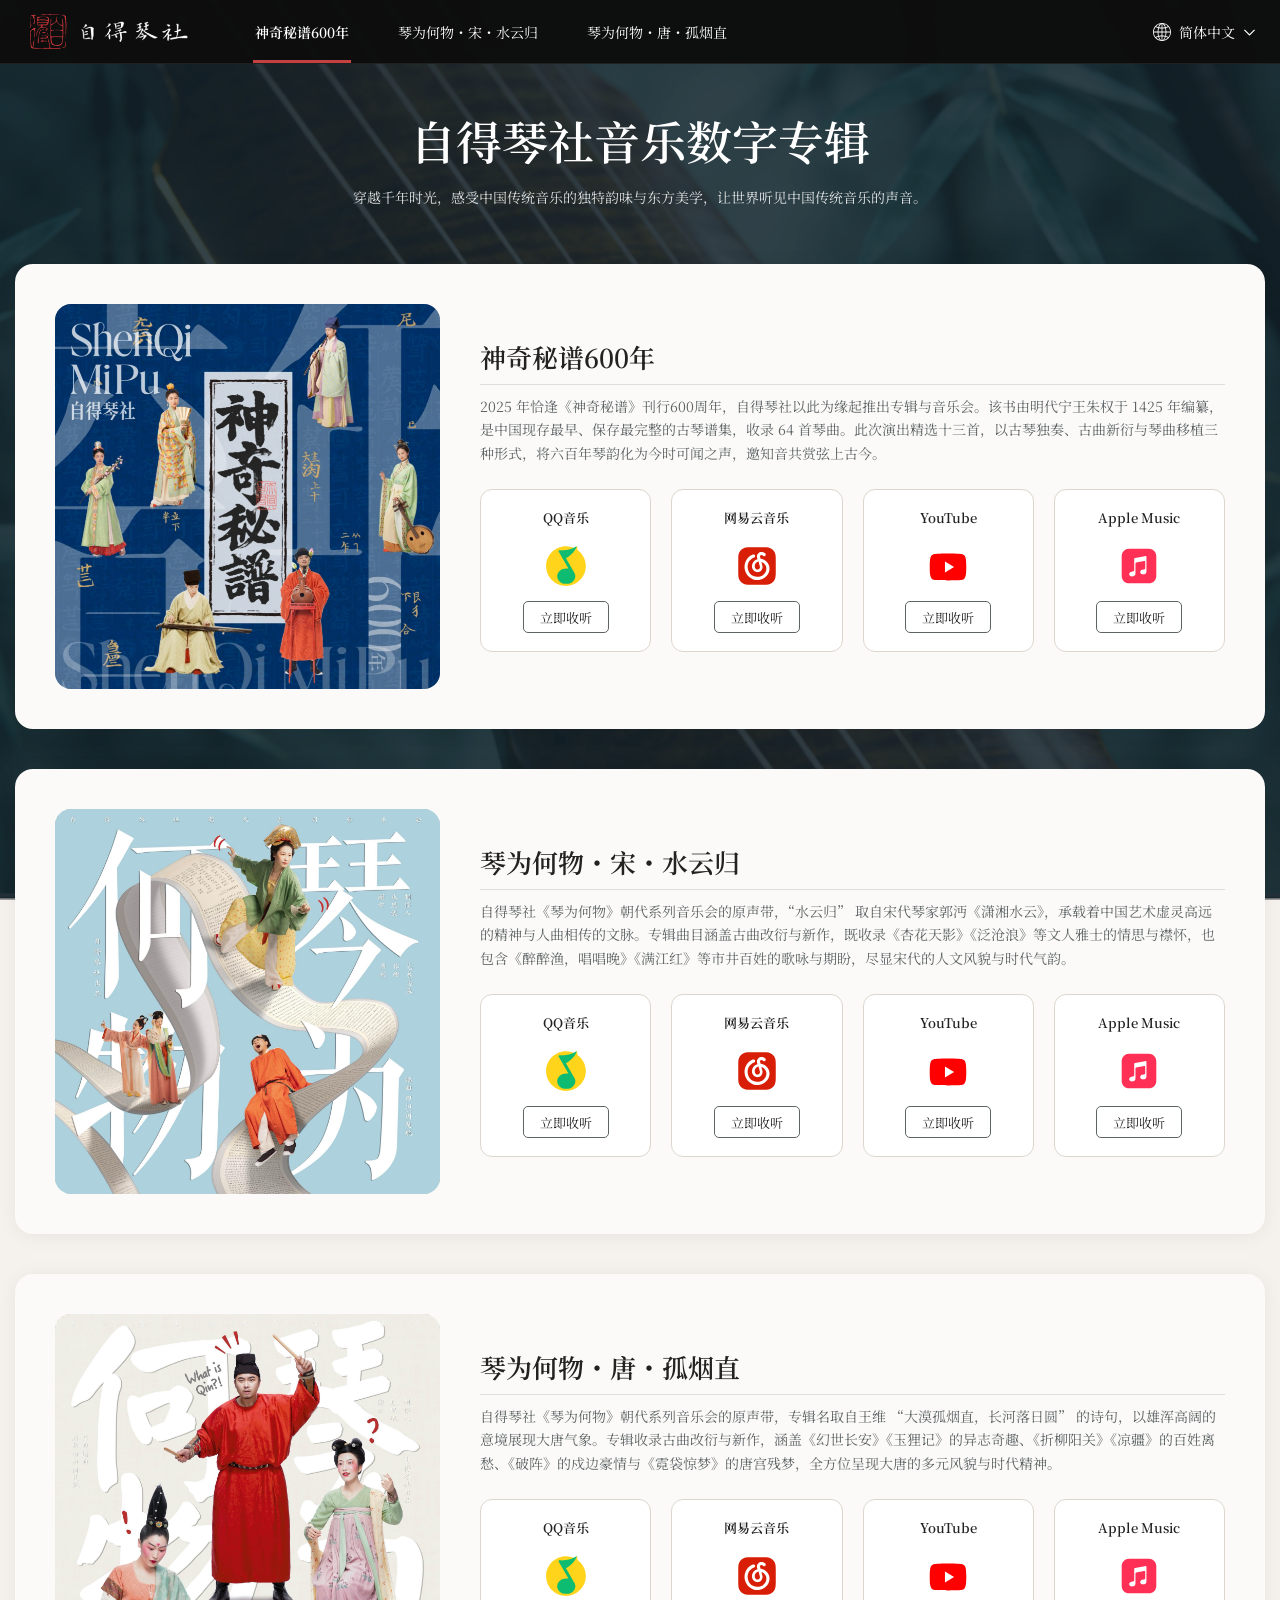
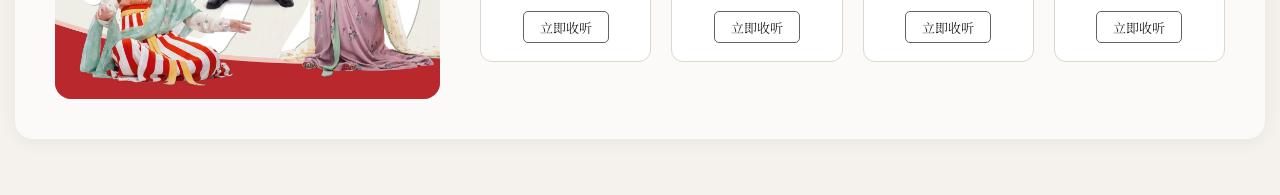
==== docs/index.html @ cc690661 "docs: tune album detail spacing and platform cards on mobile Made-with: Cursor" ====
<!DOCTYPE html>
<html lang="zh-CN">
<head>
  <meta charset="UTF-8" />
  <meta name="viewport" content="width=device-width, initial-scale=1.0" />
  <title>自得琴社音乐数字专辑</title>
  <link rel="preconnect" href="https://fonts.googleapis.com" />
  <link rel="preconnect" href="https://fonts.gstatic.com" crossorigin />
  <link href="https://fonts.googleapis.com/css2?family=Noto+Serif+SC:wght@400;600;700&display=swap" rel="stylesheet" />
  <style>
    @font-face {
      font-family: "SourceHanSerifCN-SemiBold";
      src:
        local("Source Han Serif CN SemiBold"),
        local("SourceHanSerifCN-SemiBold"),
        url("assets/fonts/SourceHanSerifCN-SemiBold.otf") format("opentype");
      font-weight: 600;
      font-style: normal;
      font-display: swap;
    }

    @font-face {
      font-family: "SourceHanSerifCN-Regular";
      src:
        local("Source Han Serif CN Regular"),
        local("SourceHanSerifCN-Regular"),
        url("assets/fonts/SourceHanSerifCN-Regular.otf") format("opentype");
      font-weight: 400;
      font-style: normal;
      font-display: swap;
    }

    :root {
      --page-bg: #f5f1ed;
      --panel-bg: #fbfaf8;
      --text: #222222;
      --muted: #5e6466;
      --primary: #c34141;
      --nav-bg: #171717;
      --card-width: 1250px;
      --nav-height: 68px;
    }

    * {
      box-sizing: border-box;
    }

    html {
      scroll-behavior: smooth;
    }

    body {
      margin: 0;
      background: var(--page-bg);
      color: var(--text);
      font-family: "Noto Serif SC", serif;
      position: relative;
      min-height: 100vh;
    }

    /* 最底层背景图铺满整个页面 */
    body::before {
      content: "";
      position: fixed;
      inset: 0;
      z-index: -2;
      background: url("assets/hero-bg.png") center top / cover no-repeat;
    }

    body::after {
      content: "";
      position: fixed;
      inset: 0;
      z-index: -1;
      background: rgba(15, 18, 22, 0.38);
    }

    .top-nav {
      position: fixed;
      top: 0;
      left: 0;
      right: 0;
      z-index: 100;
      height: var(--nav-height);
      display: flex;
      align-items: center;
      justify-content: space-between;
      padding: 6px 18px 6px 30px;
      background: rgba(23, 23, 23, 0.95);
      backdrop-filter: blur(8px);
      border-bottom: 1px solid rgba(255, 255, 255, 0.08);
    }

    .top-nav-main {
      width: 100%;
      display: flex;
      align-items: center;
      gap: 18px;
      min-width: 0;
    }

    .top-nav-actions {
      margin-left: auto;
      display: flex;
      align-items: center;
      gap: 10px;
    }

    .brand-logo {
      display: block;
      width: auto;
      height: 30px;
      object-fit: contain;
    }

    .menu {
      display: flex;
      align-items: center;
      gap: 20px;
      margin: 0;
      padding: 0;
      list-style: none;
    }

    .menu a {
      display: inline-flex;
      align-items: center;
      justify-content: center;
      padding: 10px 15px;
      border-radius: 8px;
      color: #ffffff;
      text-decoration: none;
      font-size: 16px;
      line-height: 1;
      transition: background-color 0.2s ease;
      white-space: nowrap;
    }

    .menu a.active {
      background: var(--primary);
    }

    .menu a:not(.active):hover,
    .menu a:not(.active):focus-visible {
      background: #383838;
      outline: none;
    }

    .menu a.active:focus-visible {
      outline: none;
    }

    .nav-lang {
      position: relative;
    }

    .nav-lang-toggle {
      height: 34px;
      display: inline-flex;
      align-items: center;
      gap: 6px;
      padding: 0 8px;
      border: none;
      border-radius: 8px;
      background: transparent;
      color: #ffffff;
      font-family: "SourceHanSerifCN-Regular", "Noto Serif SC", serif;
      font-size: 16px;
      line-height: 1;
      cursor: pointer;
      transition: background-color 0.2s ease;
    }

    .nav-lang-toggle:hover,
    .nav-lang-toggle:focus-visible {
      background: rgba(255, 255, 255, 0.1);
      outline: none;
    }

    .nav-lang-toggle:focus-visible {
      box-shadow: 0 0 0 2px rgba(255, 255, 255, 0.45);
    }

    .nav-lang-icon {
      width: 18px;
      height: 18px;
      object-fit: contain;
      display: block;
      pointer-events: none;
      margin-right: 2px;
    }

    .nav-lang-drop {
      width: 17px;
      height: 17px;
      object-fit: contain;
      display: block;
      pointer-events: none;
      transition: transform 0.2s ease;
    }

    .nav-lang-toggle[aria-expanded="true"] .nav-lang-drop {
      transform: rotate(180deg);
    }

    .lang-panel {
      right: 0;
      min-width: 150px;
    }

    .lang-panel .nav-mobile-list a {
      font-size: 14px;
      padding: 10px 16px;
    }

    .nav-mobile {
      display: none;
      position: relative;
    }

    .nav-mobile-toggle {
      display: flex;
      align-items: center;
      justify-content: center;
      width: 44px;
      height: 44px;
      margin: 0;
      padding: 0;
      border: none;
      border-radius: 8px;
      background: transparent;
      cursor: pointer;
      color: #ffffff;
      transition: background-color 0.2s ease;
    }

    .nav-mobile-toggle:hover,
    .nav-mobile-toggle:focus-visible {
      background: rgba(255, 255, 255, 0.1);
      outline: none;
    }

    .nav-mobile-toggle:focus-visible {
      box-shadow: 0 0 0 2px rgba(255, 255, 255, 0.45);
    }

    .nav-mobile-toggle img {
      display: block;
      width: 32px;
      height: 32px;
      pointer-events: none;
    }

    .nav-mobile-panel {
      position: absolute;
      top: calc(100% + 6px);
      right: 0;
      min-width: 220px;
      padding: 6px 0;
      margin: 0;
      background: rgba(28, 28, 28, 0.98);
      border: 1px solid rgba(255, 255, 255, 0.12);
      border-radius: 12px;
      box-shadow: 0 12px 40px rgba(0, 0, 0, 0.35);
      z-index: 120;
    }

    .nav-mobile-panel[hidden] {
      display: none !important;
    }

    .nav-mobile-list {
      list-style: none;
      margin: 0;
      padding: 0;
    }

    .nav-mobile-list a {
      display: block;
      padding: 12px 18px;
      color: #ffffff;
      text-decoration: none;
      font-size: 15px;
      line-height: 1.25;
      transition: background-color 0.2s ease;
    }

    .nav-mobile-list a:not(.active):hover,
    .nav-mobile-list a:not(.active):focus-visible {
      background: #383838;
      outline: none;
    }

    .nav-mobile-list a.active {
      background: var(--primary);
    }

    .nav-mobile-list a.active:focus-visible {
      outline: none;
    }

    .page {
      padding: calc(var(--nav-height) + 70px) 0 56px;
    }

    .hero {
      width: min(900px, calc(100vw - 40px));
      margin: 0 auto 54px;
      text-align: center;
      color: #ffffff;
    }

    .hero p {
      margin: 0;
    }

    .hero .cn {
      font-family: "SourceHanSerifCN-SemiBold", "Noto Serif SC", serif;
      font-size: 46px;
      line-height: 1.15;
      font-weight: 600;
      margin-bottom: 18px;
    }

    br.hero-title-en-br {
      display: none;
    }

    @media (max-width: 699px) {
      html[lang="en"] br.hero-title-en-br {
        display: block;
      }
    }

    .hero .desc {
      font-family: "SourceHanSerifCN-Regular", "Noto Serif SC", serif;
      font-size: 14px;
      line-height: 1.8;
      font-weight: 400;
      color: rgba(255, 255, 255, 0.85);
    }

    @media (min-width: 901px) {
      .hero .desc br {
        display: none;
      }

      .hero .desc {
        white-space: nowrap;
      }

      html[lang="en"] .hero .desc {
        white-space: normal;
        margin: 0 auto;
        text-align: center;
      }
    }

    .album-list {
      display: flex;
      flex-direction: column;
      gap: 40px;
      align-items: flex-start;
      padding-left: max(0px, calc((100vw - var(--card-width)) / 2));
      padding-right: max(0px, calc((100vw - var(--card-width)) / 2));
    }

    .album-card {
      width: var(--card-width);
      max-width: none;
      flex-shrink: 0;
      background: var(--panel-bg);
      border-radius: 18px;
      padding: 40px;
      display: flex;
      align-items: center;
      gap: 40px;
      box-shadow: 0 2px 20px rgba(0, 0, 0, 0.06);
      scroll-margin-top: calc(var(--nav-height) + 20px);
    }

    .cover-wrap {
      flex: 0 0 385px;
      width: 385px;
      aspect-ratio: 1 / 1;
      height: auto;
      border-radius: 16px;
      overflow: hidden;
      background: #ffffff;
      position: relative;
    }

    .cover-bg,
    .cover-main {
      position: absolute;
      inset: 0;
      width: 100%;
      height: 100%;
      object-fit: cover;
      object-position: center;
    }

    .detail {
      flex: 1;
      min-width: 0;
    }

    .title-group {
      padding-bottom: 10px;
      border-bottom: 1px solid #dedede;
      margin-bottom: 10px;
    }

    .title-cn {
      margin: 0;
      font-family: "SourceHanSerifCN-SemiBold", "Noto Serif SC", serif;
      font-size: 26px;
      line-height: 1.25;
      font-weight: 600;
      color: var(--text);
    }

    .intro {
      margin: 0 0 23px;
      font-family: "SourceHanSerifCN-Regular", "Noto Serif SC", serif;
      color: var(--muted);
      font-size: 14px;
      line-height: 1.7;
      font-weight: 400;
    }

    .platforms {
      display: grid;
      grid-template-columns: repeat(4, minmax(0, 1fr));
      gap: 20px;
    }

    a.platform {
      text-decoration: none;
      color: inherit;
      -webkit-tap-highlight-color: transparent;
    }

    a.platform:focus-visible {
      outline: 2px solid var(--primary);
      outline-offset: 2px;
    }

    .platform {
      background: #ffffff;
      border: 1px solid #ddd6cc;
      border-radius: 12px;
      padding: 12px 10px 18px;
      text-align: center;
      display: flex;
      flex-direction: column;
      align-items: center;
      gap: 8px;
    }

    .platform-name {
      margin: 0;
      font-family: "SourceHanSerifCN-SemiBold", "Noto Serif SC", serif;
      font-size: 13px;
      line-height: 1.2;
      color: var(--text);
      font-weight: 600;
      min-height: 2.4em;
      display: flex;
      align-items: center;
      justify-content: center;
    }

    .platform img {
      width: 50px;
      height: 50px;
      object-fit: contain;
      display: block;
    }

    .listen-btn {
      margin-top: 2px;
      border: 1px solid #5e6466;
      background: #ffffff;
      border-radius: 5px;
      color: var(--text);
      font-family: "SourceHanSerifCN-Regular", "Noto Serif SC", serif;
      font-size: 13px;
      font-weight: 400;
      line-height: 1;
      height: 32px;
      padding: 0 16px;
      text-decoration: none;
      display: inline-flex;
      align-items: center;
      justify-content: center;
      box-sizing: border-box;
    }

    @media (min-width: 800px) {
      .platform:hover .listen-btn,
      .platform:focus-visible .listen-btn {
        background: transparent;
        border-color: #c34141;
        color: #c34141;
      }
    }

    @media (max-width: 1365px) {
      .page {
        padding-top: calc(var(--nav-height) + 50px);
      }

      .menu {
        gap: 10px;
      }

      .menu a {
        font-size: 14px;
        padding: 9px 12px;
      }

      .nav-lang-toggle {
        font-size: 14px;
      }
    }

    @media (max-width: 999px) {
      .album-list {
        align-items: center;
        padding-left: 0;
        padding-right: 0;
      }

      .album-card {
        width: min(920px, calc(100vw - 28px));
        padding: 25px;
        flex-direction: column;
        align-items: stretch;
        gap: 22px;
      }

      .cover-wrap {
        flex: 0 0 auto;
        width: min(100%, 385px);
        aspect-ratio: 1 / 1;
        height: auto;
        margin: 0 auto;
      }

      .platforms {
        grid-template-columns: repeat(2, minmax(0, 1fr));
      }
    }

    @media (max-width: 899px) {
      :root {
        --nav-height: 60px;
      }

      .page {
        padding-bottom: 15px;
      }

      .hero {
        width: min(900px, calc(100vw - 30px));
      }

      .album-list {
        padding-left: 15px;
        padding-right: 15px;
        align-items: stretch;
      }

      .album-card {
        width: 100%;
        max-width: 920px;
        padding: 16px;
      }

      .top-nav {
        padding-left: 20px;
      }

      .top-nav-main {
        flex: 1;
      }

      .menu--desktop {
        display: none;
      }

      .top-nav-actions {
        display: flex;
        align-items: center;
        gap: 8px;
        flex-shrink: 0;
      }

      .nav-lang {
        display: block;
        flex-shrink: 0;
      }

      .nav-lang-toggle {
        font-size: 14px;
        padding: 0 6px;
        height: 36px;
        font-family: "SourceHanSerifCN-Regular", "Noto Serif SC", serif;
        font-weight: 400;
      }

      .lang-panel .nav-mobile-list a {
        font-size: 14px;
      }

      .nav-mobile {
        display: block;
        flex-shrink: 0;
      }

      .nav-mobile-toggle {
        width: 36px;
        height: 36px;
      }

      .nav-mobile-toggle img {
        width: 20px;
        height: 20px;
      }

      .hero .cn {
        font-size: 36px;
      }

      .platforms {
        gap: 18px;
      }

      .platform {
        padding-left: 10px;
      }
    }

    @media (min-width: 900px) {
      :root {
        --nav-height: 64px;
      }

      .top-nav {
        height: 64px;
        padding: 0 14px 0 30px;
        align-items: stretch;
        background: rgba(14, 14, 14, 0.98);
        backdrop-filter: none;
      }

      .top-nav-main {
        align-items: center;
        align-self: stretch;
        gap: 0;
      }

      .top-nav-main > a:first-of-type {
        margin-right: 60px;
      }

      .brand-logo {
        width: auto;
        height: 36px;
      }

      .menu--desktop {
        gap: 45px;
        align-self: stretch;
        align-items: stretch;
      }

      .menu--desktop li {
        display: flex;
        align-items: stretch;
      }

      .menu--desktop a {
        position: relative;
        display: inline-flex;
        align-items: center;
        height: 100%;
        padding: 0 2px;
        border-radius: 0;
        font-size: 14px;
        font-family: "SourceHanSerifCN-Regular", "Noto Serif SC", serif;
        line-height: 1;
        background: transparent;
      }

      .nav-lang-toggle {
        font-size: 14px;
      }

      .lang-panel .nav-mobile-list a {
        font-size: 14px;
      }

      .menu--desktop a.active {
        background: transparent;
        font-family: "SourceHanSerifCN-SemiBold", "Noto Serif SC", serif;
        font-weight: 600;
      }

      .menu--desktop a.active::after {
        content: "";
        position: absolute;
        left: 0;
        right: 0;
        bottom: 0;
        height: 3px;
        background: #c34141;
      }

      .menu--desktop a:not(.active):hover,
      .menu--desktop a:not(.active):focus-visible {
        background: transparent;
        color: rgba(255, 255, 255, 0.88);
      }
    }

    @media (max-width: 799px) {
      .platforms {
        grid-template-columns: 1fr;
        gap: 12px;
      }

      .platform {
        display: grid;
        grid-template-columns: 56px minmax(0, 1fr) auto;
        align-items: center;
        gap: 8px;
        padding: 8px 12px 8px 10px;
        border-radius: 8px;
        text-align: left;
      }

      .platform img {
        grid-column: 1;
        grid-row: 1;
        width: 56px;
        height: 56px;
      }

      .platform-name {
        grid-column: 2;
        grid-row: 1;
        min-height: 0;
        min-width: 0;
        justify-content: flex-start;
        font-size: 14px;
        line-height: 1.2;
        letter-spacing: 0;
        white-space: nowrap;
        overflow: hidden;
        text-overflow: ellipsis;
      }

      .listen-btn {
        grid-column: 3;
        grid-row: 1;
        display: inline-flex;
        align-items: center;
        gap: 5px;
        margin-top: 0;
        height: auto;
        padding: 0;
        border: none;
        border-radius: 0;
        background: transparent;
        font-size: 14px;
        white-space: nowrap;
        color: var(--text);
      }

      .listen-btn::after {
        content: "";
        flex-shrink: 0;
        width: 20px;
        height: 20px;
        background: url("assets/images/enter.svg") center / contain no-repeat;
      }
    }

    @media (max-width: 768px) {
      .top-nav {
        padding: 6px 10px 6px 20px;
      }

      .menu {
        gap: 6px;
      }

      .menu a {
        font-size: 12px;
        padding: 8px 8px;
      }

      .hero {
        margin-bottom: 32px;
      }

      .hero .desc {
        line-height: 1.7;
      }

      .album-list {
        gap: 20px;
      }

      .album-card {
        max-width: none;
        border-radius: 14px;
        padding: 0;
        gap: 22px;
      }

      .album-card .detail {
        padding: 0 16px 26px;
      }

      .cover-wrap {
        flex: 0 0 auto;
        width: 100%;
        max-width: none;
        aspect-ratio: 1 / 1;
        height: auto;
        margin: 0;
        border-radius: 14px 14px 0 0;
      }
    }
  </style>
</head>
<body>
  <header class="top-nav">
    <div class="top-nav-main">
      <a href="#album-1" aria-label="回到第一张专辑">
        <img class="brand-logo" src="assets/images/brand-logo.png" alt="自得琴社" />
      </a>
      <ul class="menu menu--desktop">
        <li><a class="album-nav-link active" href="#album-1">神奇秘谱600年</a></li>
        <li><a class="album-nav-link" href="#album-2">琴为何物・宋・水云归</a></li>
        <li><a class="album-nav-link" href="#album-3">琴为何物・唐・孤烟直</a></li>
      </ul>
      <div class="top-nav-actions">
        <div class="nav-lang">
          <button
            type="button"
            class="nav-lang-toggle"
            id="nav-lang-toggle"
            aria-expanded="false"
            aria-controls="nav-lang-panel"
            aria-haspopup="true"
            aria-label="打开语言切换菜单"
          >
            <img class="nav-lang-icon" src="assets/images/language.svg" alt="" width="18" height="18" decoding="async" />
            <span>简体中文</span>
            <img class="nav-lang-drop" src="assets/images/drop.svg" alt="" width="17" height="17" decoding="async" />
          </button>
          <div id="nav-lang-panel" class="nav-mobile-panel lang-panel" role="menu" aria-labelledby="nav-lang-toggle" hidden>
            <ul class="nav-mobile-list" role="none">
              <li role="none"><a class="lang-option active" role="menuitem" href="index.html">简体中文</a></li>
              <li role="none"><a class="lang-option" role="menuitem" href="ja.html">日本語</a></li>
              <li role="none"><a class="lang-option" role="menuitem" href="en.html">English</a></li>
            </ul>
          </div>
        </div>
        <div class="nav-mobile">
          <button
            type="button"
            class="nav-mobile-toggle"
            id="nav-album-toggle"
            aria-expanded="false"
            aria-controls="nav-album-panel"
            aria-haspopup="true"
            aria-label="打开专辑导航菜单"
          >
            <img src="assets/images/nav_drop.svg" alt="" width="20" height="20" decoding="async" />
          </button>
          <div id="nav-album-panel" class="nav-mobile-panel" role="menu" aria-labelledby="nav-album-toggle" hidden>
            <ul class="nav-mobile-list" role="none">
              <li role="none"><a class="album-nav-link active" role="menuitem" href="#album-1">神奇秘谱600年</a></li>
              <li role="none"><a class="album-nav-link" role="menuitem" href="#album-2">琴为何物・宋・水云归</a></li>
              <li role="none"><a class="album-nav-link" role="menuitem" href="#album-3">琴为何物・唐・孤烟直</a></li>
            </ul>
          </div>
        </div>
      </div>
    </div>
  </header>

  <main class="page">
    <section class="hero">
      <p class="cn">自得琴社音乐数字专辑</p>
      <p class="desc">
        穿越千年时光，感受中国传统音乐的独特韵味与东方美学，<br />让世界听见中国传统音乐的声音。
      </p>
    </section>

    <section class="album-list">
      <article class="album-card" id="album-1">
        <div class="cover-wrap">
          <img class="cover-bg" src="assets/images/album-cover-bg.png" alt="" />
          <img class="cover-main" src="assets/images/album-01-cover.png" alt="神奇秘谱600年封面" />
        </div>
        <div class="detail">
          <div class="title-group">
            <h2 class="title-cn">神奇秘谱600年</h2>
          </div>
          <p class="intro">2025 年恰逢《神奇秘谱》刊行600周年，自得琴社以此为缘起推出专辑与音乐会。该书由明代宁王朱权于 1425 年编纂，是中国现存最早、保存最完整的古琴谱集，收录 64 首琴曲。此次演出精选十三首，以古琴独奏、古曲新衍与琴曲移植三种形式，将六百年琴韵化为今时可闻之声，邀知音共赏弦上古今。</p>
          <div class="platforms">
            <a class="platform" href="https://c6.y.qq.com/base/fcgi-bin/u?__=ejUxXyqPagsI" target="_blank" rel="noopener noreferrer" aria-label="QQ音乐 立即收听">
              <p class="platform-name">QQ音乐</p>
              <img src="assets/images/platform-qq.svg" alt="" />
              <span class="listen-btn">立即收听</span>
            </a>
            <a class="platform" href="https://163cn.tv/4i4itny" target="_blank" rel="noopener noreferrer" aria-label="网易云音乐 立即收听">
              <p class="platform-name">网易云音乐</p>
              <img src="assets/images/platform-netease.svg" alt="" />
              <span class="listen-btn">立即收听</span>
            </a>
            <a class="platform" href="https://youtube.com/playlist?list=OLAK5uy_kwBru6i3EJviwkRMgjuksBJ7_y2ahWBuE&amp;si=-CVBrTveTSDtWH9T" target="_blank" rel="noopener noreferrer" aria-label="YouTube 立即收听">
              <p class="platform-name">YouTube</p>
              <img src="assets/images/platform-youtube.svg" alt="" />
              <span class="listen-btn">立即收听</span>
            </a>
            <a class="platform" href="https://music.apple.com/cn/album/%E7%A5%9E%E5%A5%87%E7%A7%98%E8%B0%B1%E5%85%AD%E7%99%BE%E5%B9%B4/1865059061" target="_blank" rel="noopener noreferrer" aria-label="Apple Music 立即收听">
              <p class="platform-name">Apple Music</p>
              <img src="assets/images/platform-apple-music.svg" alt="" />
              <span class="listen-btn">立即收听</span>
            </a>
          </div>
        </div>
      </article>

      <article class="album-card" id="album-2">
        <div class="cover-wrap">
          <img class="cover-bg" src="assets/images/album-cover-bg.png" alt="" />
          <img class="cover-main" src="assets/images/album-02-cover.jpg" alt="琴为何物宋水云归封面" />
        </div>
        <div class="detail">
          <div class="title-group">
            <h2 class="title-cn">琴为何物・宋・水云归</h2>
          </div>
          <p class="intro">自得琴社《琴为何物》朝代系列音乐会的原声带，“水云归” 取自宋代琴家郭沔《潇湘水云》，承载着中国艺术虚灵高远的精神与人曲相传的文脉。专辑曲目涵盖古曲改衍与新作，既收录《杏花天影》《泛沧浪》等文人雅士的情思与襟怀，也包含《醉醉渔，唱唱晚》《满江红》等市井百姓的歌咏与期盼，尽显宋代的人文风貌与时代气韵。</p>
          <div class="platforms">
            <a class="platform" href="https://c6.y.qq.com/base/fcgi-bin/u?__=7DlbcsqPathA" target="_blank" rel="noopener noreferrer" aria-label="QQ音乐 立即收听">
              <p class="platform-name">QQ音乐</p>
              <img src="assets/images/platform-qq.svg" alt="" />
              <span class="listen-btn">立即收听</span>
            </a>
            <a class="platform" href="https://163cn.tv/4i4JSvr" target="_blank" rel="noopener noreferrer" aria-label="网易云音乐 立即收听">
              <p class="platform-name">网易云音乐</p>
              <img src="assets/images/platform-netease.svg" alt="" />
              <span class="listen-btn">立即收听</span>
            </a>
            <a class="platform" href="https://youtube.com/playlist?list=OLAK5uy_n1CXRH7Ic0SfXaOnxwBAoixtkOWteUW2Y&amp;si=vBDJ4BJjLrwQ8GWN" target="_blank" rel="noopener noreferrer" aria-label="YouTube 立即收听">
              <p class="platform-name">YouTube</p>
              <img src="assets/images/platform-youtube.svg" alt="" />
              <span class="listen-btn">立即收听</span>
            </a>
            <a class="platform" href="https://music.apple.com/cn/album/%E7%90%B4%E4%B8%BA%E4%BD%95%E7%89%A9-%E5%AE%8B-%E6%B0%B4%E4%BA%91%E5%BD%92/1840307439" target="_blank" rel="noopener noreferrer" aria-label="Apple Music 立即收听">
              <p class="platform-name">Apple Music</p>
              <img src="assets/images/platform-apple-music.svg" alt="" />
              <span class="listen-btn">立即收听</span>
            </a>
          </div>
        </div>
      </article>

      <article class="album-card" id="album-3">
        <div class="cover-wrap">
          <img class="cover-bg" src="assets/images/album-cover-bg.png" alt="" />
          <img class="cover-main" src="assets/images/album-03-cover.jpg" alt="琴为何物唐孤烟直封面" />
        </div>
        <div class="detail">
          <div class="title-group">
            <h2 class="title-cn">琴为何物・唐・孤烟直</h2>
          </div>
          <p class="intro">自得琴社《琴为何物》朝代系列音乐会的原声带，专辑名取自王维 “大漠孤烟直，长河落日圆” 的诗句，以雄浑高阔的意境展现大唐气象。专辑收录古曲改衍与新作，涵盖《幻世长安》《玉狸记》的异志奇趣、《折柳阳关》《凉疆》的百姓离愁、《破阵》的戍边豪情与《霓袋惊梦》的唐宫残梦，全方位呈现大唐的多元风貌与时代精神。</p>
          <div class="platforms">
            <a class="platform" href="https://c6.y.qq.com/base/fcgi-bin/u?__=WmhePbqPa84c" target="_blank" rel="noopener noreferrer" aria-label="QQ音乐 立即收听">
              <p class="platform-name">QQ音乐</p>
              <img src="assets/images/platform-qq.svg" alt="" />
              <span class="listen-btn">立即收听</span>
            </a>
            <a class="platform" href="https://163cn.tv/4i4mRo6" target="_blank" rel="noopener noreferrer" aria-label="网易云音乐 立即收听">
              <p class="platform-name">网易云音乐</p>
              <img src="assets/images/platform-netease.svg" alt="" />
              <span class="listen-btn">立即收听</span>
            </a>
            <a class="platform" href="https://youtube.com/playlist?list=OLAK5uy_mAEq2VIa7KabFgGhiydsh4LRjrmL_pF8Y&amp;si=iYmEvQ7e-iOc1R83" target="_blank" rel="noopener noreferrer" aria-label="YouTube 立即收听">
              <p class="platform-name">YouTube</p>
              <img src="assets/images/platform-youtube.svg" alt="" />
              <span class="listen-btn">立即收听</span>
            </a>
            <a class="platform" href="https://music.apple.com/cn/album/%E7%90%B4%E4%B8%BA%E4%BD%95%E7%89%A9-%E5%94%90-%E5%AD%A4%E7%83%9F%E7%9B%B4/1840307697" target="_blank" rel="noopener noreferrer" aria-label="Apple Music 立即收听">
              <p class="platform-name">Apple Music</p>
              <img src="assets/images/platform-apple-music.svg" alt="" />
              <span class="listen-btn">立即收听</span>
            </a>
          </div>
        </div>
      </article>
    </section>
  </main>

  <script>
    const I18N = {
      "zh-CN": {
        htmlLang: "zh-CN",
        pageTitle: "自得琴社音乐数字专辑",
        languageLabel: "简体中文",
        openLanguageMenu: "打开语言切换菜单",
        openAlbumMenu: "打开专辑导航菜单",
        backToFirstAlbum: "回到第一张专辑",
        heroTitle: "自得琴社音乐数字专辑",
        heroDesc: "穿越千年时光，感受中国传统音乐的独特韵味与东方美学，让世界听见中国传统音乐的声音。",
        navAlbums: ["神奇秘谱600年", "琴为何物・宋・水云归", "琴为何物・唐・孤烟直"],
        albumTitles: ["神奇秘谱600年", "琴为何物・宋・水云归", "琴为何物・唐・孤烟直"],
        albumIntros: [
          "2025 年恰逢《神奇秘谱》刊行600周年，自得琴社以此为缘起推出专辑与音乐会。该书由明代宁王朱权于 1425 年编纂，是中国现存最早、保存最完整的古琴谱集，收录 64 首琴曲。此次演出精选十三首，以古琴独奏、古曲新衍与琴曲移植三种形式，将六百年琴韵化为今时可闻之声，邀知音共赏弦上古今。",
          "自得琴社《琴为何物》朝代系列音乐会的原声带，“水云归” 取自宋代琴家郭沔《潇湘水云》，承载着中国艺术虚灵高远的精神与人曲相传的文脉。专辑曲目涵盖古曲改衍与新作，既收录《杏花天影》《泛沧浪》等文人雅士的情思与襟怀，也包含《醉醉渔，唱唱晚》《满江红》等市井百姓的歌咏与期盼，尽显宋代的人文风貌与时代气韵。",
          "自得琴社《琴为何物》朝代系列音乐会的原声带，专辑名取自王维 “大漠孤烟直，长河落日圆” 的诗句，以雄浑高阔的意境展现大唐气象。专辑收录古曲改衍与新作，涵盖《幻世长安》《玉狸记》的异志奇趣、《折柳阳关》《凉疆》的百姓离愁、《破阵》的戍边豪情与《霓袋惊梦》的唐宫残梦，全方位呈现大唐的多元风貌与时代精神。"
        ],
        coverAlts: ["神奇秘谱600年封面", "琴为何物宋水云归封面", "琴为何物唐孤烟直封面"],
        platformNames: {
          qq: "QQ音乐",
          netease: "网易云音乐",
          youtube: "YouTube",
          apple: "Apple Music"
        },
        listenNow: "立即收听"
      },
      ja: {
        htmlLang: "ja",
        pageTitle: "自得琴社 デジタル音楽アルバム",
        languageLabel: "日本語",
        openLanguageMenu: "言語切替メニューを開く",
        openAlbumMenu: "アルバムナビゲーションメニューを開く",
        backToFirstAlbum: "1枚目のアルバムへ戻る",
        heroTitle: "自得琴社 デジタル音楽アルバム",
        heroDesc: "千年の時を越え、中国伝統音楽ならではの響きと東洋美学を感じながら、中国伝統音楽の声を世界へ届けます。",
        navAlbums: ["神奇秘譜 600年", "琴とは何か・宋・水雲帰", "琴とは何か・唐・孤煙直"],
        albumTitles: ["神奇秘譜 600年", "琴とは何か・宋・水雲帰", "琴とは何か・唐・孤煙直"],
        albumIntros: [
          "2025年は『神奇秘譜』刊行600周年にあたり、自得琴社はこれを機にアルバムと演奏会を制作しました。同書は明代の寧王・朱権が1425年に編纂した、中国現存最古かつ保存状態が最も良い古琴譜集で、64曲を収録しています。本公演では13曲を厳選し、古琴独奏・古曲の新展開・琴曲の編曲移植という三つの形で、六百年の琴の響きを現代に響く音へと結び、知音の皆さまと弦上に息づく古今を味わいます。",
          "自得琴社『琴とは何か』王朝シリーズ公演のオリジナルサウンドトラック。「水雲帰」は宋代の琴家・郭沔による『瀟湘水雲』に由来し、中国芸術の幽玄で高遠な精神と、人と楽曲が受け継ぐ文脈を宿しています。収録曲は古曲の再創作と新作で構成され、『杏花天影』『泛滄浪』に映る文人雅士の情趣と気概に加え、『酔酔漁、唱唱晩』『満江紅』に見られる市井の人々の歌声と願いも収め、宋代の人文風景と時代の気韻を豊かに描きます。",
          "自得琴社『琴とは何か』王朝シリーズ公演のオリジナルサウンドトラック。アルバム名は王維の詩句「大漠孤煙直、長河落日円」に由来し、雄渾で広々とした境地によって大唐の気象を描き出します。古曲の再創作と新作を収録し、『幻世長安』『玉狸記』の異想の趣、『折柳陽関』『涼疆』に漂う民の離愁、『破陣』の辺塞の豪気、そして『霓袋驚夢』の唐宮の残夢まで、多面的に大唐の多元的風貌と時代精神を表現しています。"
        ],
        coverAlts: ["神奇秘譜 600年 カバー", "琴とは何か・宋・水雲帰 カバー", "琴とは何か・唐・孤煙直 カバー"],
        platformNames: {
          qq: "QQミュージック",
          netease: "網易雲音楽",
          youtube: "YouTube",
          apple: "Apple Music"
        },
        listenNow: "今すぐ聴く"
      },
      en: {
        htmlLang: "en",
        pageTitle: "Zide Guqin Studio Digital Albums",
        languageLabel: "English",
        openLanguageMenu: "Open language switcher",
        openAlbumMenu: "Open album navigation menu",
        backToFirstAlbum: "Back to the first album",
        heroTitle: "Zide Guqin Studio Digital Albums",
        heroTitleLine1: "Zide Guqin Studio ",
        heroTitleLine2: "Digital Albums",
        heroDesc: "Travel across a millennium to experience the distinctive resonance of Chinese traditional music and Eastern aesthetics, and let the world hear the voice of Chinese traditional music.",
        navAlbums: ["600 Years of Shenqi Mipu", "What Is the Qin? Song - Return of Water and Clouds", "What Is the Qin? Tang - Lone Smoke Rises Straight"],
        albumTitles: ["600 Years of Shenqi Mipu", "What Is the Qin? Song - Return of Water and Clouds", "What Is the Qin? Tang - Lone Smoke Rises Straight"],
        albumIntros: [
          "The year 2025 marks the 600th anniversary of Shenqi Mipu, and Zide Guqin Studio commemorates it with this album and concert program. Compiled in 1425 by Zhu Quan, Prince of Ning in the Ming dynasty, the book is the earliest extant and most complete surviving anthology of guqin notation in China, containing 64 pieces. This performance selects thirteen works, presented as guqin solo, contemporary reinterpretations of classics, and transcriptions of qin repertoire, transforming six centuries of qin heritage into sounds for today and inviting discerning listeners to appreciate the meeting of past and present on the strings.",
          "Original soundtrack of Zide Guqin Studio's What Is the Qin? dynasty concert series. The subtitle Return of Water and Clouds is drawn from Xiaoxiang Shuiyun by Guo Mian, a Song-dynasty qin master, and conveys the ethereal, elevated spirit of Chinese art and the literary lineage transmitted through people and music. The album includes both reimagined classics and new compositions: alongside the refined sentiment and bearing of literati works such as Apricot Blossom Sky Shadow and Drifting on Canglang Waters, it also embraces pieces like Drunken Fisherman, Evening Singing and Man Jiang Hong, voicing the songs and aspirations of ordinary people and vividly capturing the humanistic character and zeitgeist of the Song dynasty.",
          "Original soundtrack of Zide Guqin Studio's What Is the Qin? dynasty concert series. The album title is inspired by Wang Wei's famous line, In the vast desert, a lone plume of smoke rises straight; over the long river, the setting sun appears round, evoking the majestic breadth of the Tang era. The program combines reworked classics and new works, spanning the fantastical imagination of Illusory Chang'an and Tale of the Jade Fox, the people's parting sorrows in Breaking Willow at Yang Pass and Frontier Chill, the frontier valor of Formation Breaker, and the lingering palace dream of Dream Startled by the Brocade Pouch, offering a panoramic portrait of the Tang dynasty's diversity and spirit.",
        ],
        coverAlts: ["600 Years of Shenqi Mipu cover", "What Is the Qin? Song - Return of Water and Clouds cover", "What Is the Qin? Tang - Lone Smoke Rises Straight cover"],
        platformNames: {
          qq: "QQ Music",
          netease: "NetEase Music",
          youtube: "YouTube",
          apple: "Apple Music"
        },
        listenNow: "Listen Now"
      }
    };

    const albumNavLinks = document.querySelectorAll(".album-nav-link");
    const sections = [...document.querySelectorAll(".album-card[id]")];
    const navMobile = document.querySelector(".nav-mobile");
    const navToggle = document.querySelector(".nav-mobile-toggle");
    const navPanel = document.getElementById("nav-album-panel");
    const navLang = document.querySelector(".nav-lang");
    const navLangToggle = document.getElementById("nav-lang-toggle");
    const navLangPanel = document.getElementById("nav-lang-panel");
    const langOptions = document.querySelectorAll(".lang-option");
    const navLangLabel = navLangToggle ? navLangToggle.querySelector("span") : null;
    const topBrandLink = document.querySelector(".top-nav-main > a[href^='#album-1']");
    const heroTitle = document.querySelector(".hero .cn");
    const heroDesc = document.querySelector(".hero .desc");
    const albumTitles = document.querySelectorAll(".title-cn");
    const albumIntros = document.querySelectorAll(".intro");
    const coverImages = document.querySelectorAll(".cover-main");
    const platformCards = document.querySelectorAll("a.platform");
    const listenButtons = document.querySelectorAll(".listen-btn");
    const languageRouteMap = {
      "简体中文": "index.html",
      "日本語": "ja.html",
      "English": "en.html"
    };
    const platformKeyMap = ["qq", "netease", "youtube", "apple"];

    function escapeHtml(text) {
      return text
        .replace(/&/g, "&amp;")
        .replace(/</g, "&lt;")
        .replace(/>/g, "&gt;")
        .replace(/"/g, "&quot;");
    }

    function getCurrentLang() {
      const params = new URLSearchParams(window.location.search);
      const paramLang = (params.get("lang") || "").toLowerCase();
      if (paramLang === "ja" || paramLang === "jp" || paramLang === "ja-jp") return "ja";
      if (paramLang === "en" || paramLang === "en-us" || paramLang === "en-gb") return "en";
      if (paramLang === "zh" || paramLang === "zh-cn") return "zh-CN";
      const path = window.location.pathname.toLowerCase();
      if (path.endsWith("/ja.html") || path.endsWith("ja.html")) return "ja";
      if (path.endsWith("/en.html") || path.endsWith("en.html")) return "en";
      return "zh-CN";
    }

    function applyI18n(langKey) {
      const langData = I18N[langKey] || I18N["zh-CN"];
      document.documentElement.lang = langData.htmlLang;
      document.title = langData.pageTitle;

      if (navLangLabel) navLangLabel.textContent = langData.languageLabel;
      if (navLangToggle) navLangToggle.setAttribute("aria-label", langData.openLanguageMenu);
      if (navToggle) navToggle.setAttribute("aria-label", langData.openAlbumMenu);
      if (topBrandLink) topBrandLink.setAttribute("aria-label", langData.backToFirstAlbum);
      if (heroTitle) {
        if (langKey === "en" && langData.heroTitleLine1 && langData.heroTitleLine2) {
          heroTitle.innerHTML =
            `<span class="hero-en-line1">${escapeHtml(langData.heroTitleLine1)}</span>` +
            '<br class="hero-title-en-br" aria-hidden="true" />' +
            `<span class="hero-en-line2">${escapeHtml(langData.heroTitleLine2)}</span>`;
        } else {
          heroTitle.textContent = langData.heroTitle;
        }
      }
      if (heroDesc) heroDesc.textContent = langData.heroDesc;

      albumNavLinks.forEach((link, idx) => {
        const text = langData.navAlbums[idx % 3];
        if (text) link.textContent = text;
      });

      albumTitles.forEach((title, idx) => {
        if (langData.albumTitles[idx]) title.textContent = langData.albumTitles[idx];
      });

      albumIntros.forEach((intro, idx) => {
        if (langData.albumIntros[idx]) intro.textContent = langData.albumIntros[idx];
      });

      coverImages.forEach((image, idx) => {
        if (langData.coverAlts[idx]) image.alt = langData.coverAlts[idx];
      });

      listenButtons.forEach((button) => {
        button.textContent = langData.listenNow;
      });

      platformCards.forEach((card, idx) => {
        const key = platformKeyMap[idx % 4];
        const nameEl = card.querySelector(".platform-name");
        const displayName = langData.platformNames[key];
        if (nameEl && displayName) nameEl.textContent = displayName;
        if (displayName) card.setAttribute("aria-label", `${displayName} ${langData.listenNow}`);
      });

      langOptions.forEach((option) => {
        const label = option.textContent ? option.textContent.trim() : "";
        option.classList.toggle("active", label === langData.languageLabel);
      });
    }

    const currentLang = getCurrentLang();
    applyI18n(currentLang);

    function setMobileNavOpen(open) {
      if (!navPanel || !navToggle) return;
      navPanel.hidden = !open;
      navToggle.setAttribute("aria-expanded", open ? "true" : "false");
    }

    function setLangNavOpen(open) {
      if (!navLangPanel || !navLangToggle) return;
      navLangPanel.hidden = !open;
      navLangToggle.setAttribute("aria-expanded", open ? "true" : "false");
    }

    function setActiveLink(id) {
      albumNavLinks.forEach((link) => {
        link.classList.toggle("active", link.getAttribute("href") === `#${id}`);
      });
    }

    albumNavLinks.forEach((link) => {
      link.addEventListener("click", () => {
        const href = link.getAttribute("href");
        if (!href) return;
        const targetId = href.replace("#", "");
        setActiveLink(targetId);
        if (navPanel && !navPanel.hidden) setMobileNavOpen(false);
        if (navLangPanel && !navLangPanel.hidden) setLangNavOpen(false);
      });
    });

    langOptions.forEach((option) => {
      option.addEventListener("click", () => {
        langOptions.forEach((item) => item.classList.remove("active"));
        option.classList.add("active");
        const label = option.textContent ? option.textContent.trim() : "";
        const route = languageRouteMap[label];
        if (route) option.setAttribute("href", route);
        if (navLangLabel && label) navLangLabel.textContent = label;
        setLangNavOpen(false);
      });
    });

    if (navToggle && navPanel) {
      navToggle.addEventListener("click", (e) => {
        e.stopPropagation();
        const opening = navPanel.hidden;
        setMobileNavOpen(opening);
        if (opening && navLangPanel && !navLangPanel.hidden) setLangNavOpen(false);
      });

      document.addEventListener("click", (e) => {
        if (navMobile && !navMobile.contains(e.target)) setMobileNavOpen(false);
      });

      document.addEventListener("keydown", (e) => {
        if (e.key === "Escape" && !navPanel.hidden) setMobileNavOpen(false);
      });
    }

    if (navLangToggle && navLangPanel) {
      navLangToggle.addEventListener("click", (e) => {
        e.stopPropagation();
        const opening = navLangPanel.hidden;
        setLangNavOpen(opening);
        if (opening && navPanel && !navPanel.hidden) setMobileNavOpen(false);
      });

      document.addEventListener("click", (e) => {
        if (navLang && !navLang.contains(e.target)) setLangNavOpen(false);
      });

      document.addEventListener("keydown", (e) => {
        if (e.key === "Escape" && !navLangPanel.hidden) setLangNavOpen(false);
      });
    }

    const observer = new IntersectionObserver(
      (entries) => {
        entries.forEach((entry) => {
          if (entry.isIntersecting) {
            setActiveLink(entry.target.id);
          }
        });
      },
      { rootMargin: "-40% 0px -50% 0px", threshold: 0.1 }
    );

    sections.forEach((section) => observer.observe(section));
  </script>
</body>
</html>
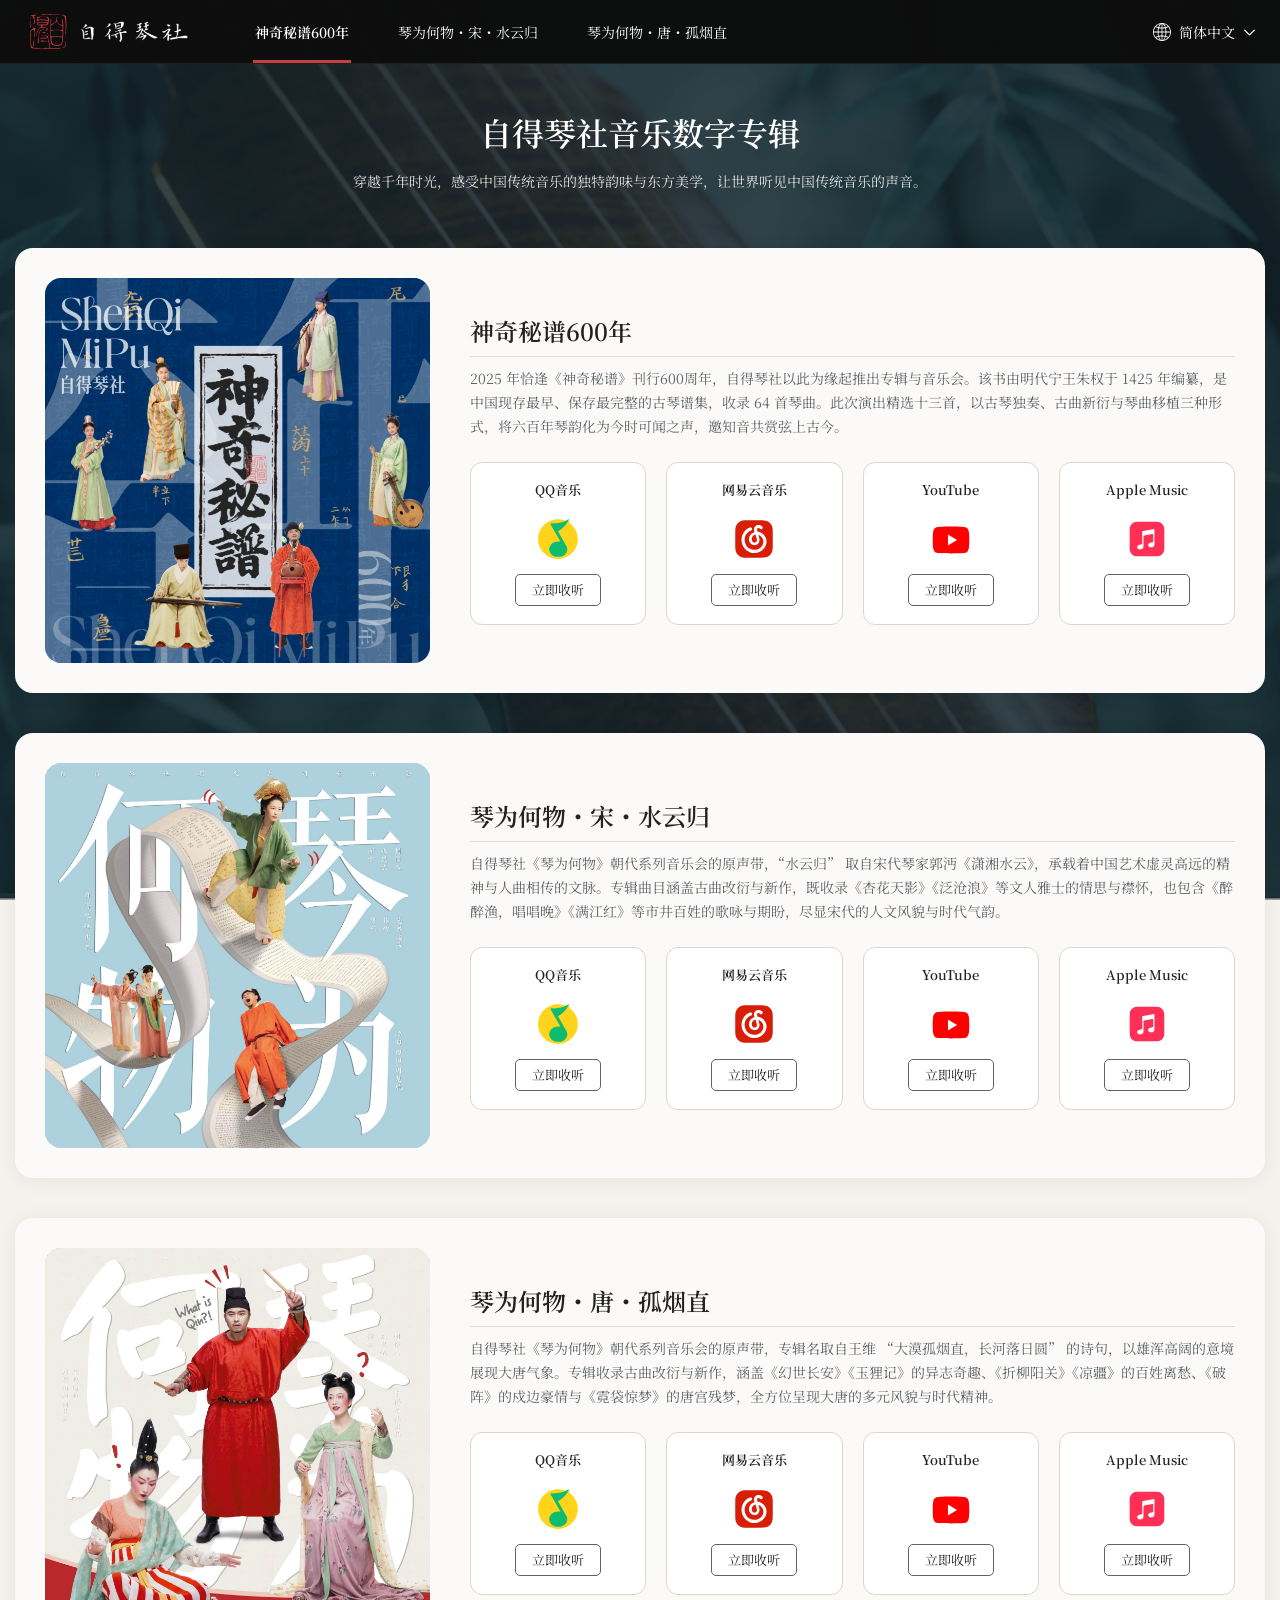
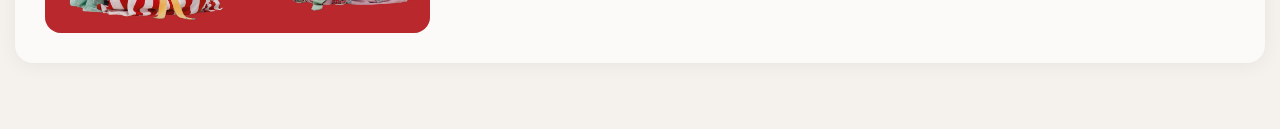
==== commit 9ff2a584: "docs: refine typography, album card spacing, and remove duplicate assets - Tune hero, album title, p" ====
--- a/docs/index.html
+++ b/docs/index.html
@@ -300,7 +300,7 @@
     }
 
     .page {
-      padding: calc(var(--nav-height) + 70px) 0 56px;
+      padding: calc(var(--nav-height) + 70px) 0 66px;
     }
 
     .hero {
@@ -316,7 +316,7 @@
 
     .hero .cn {
       font-family: "SourceHanSerifCN-SemiBold", "Noto Serif SC", serif;
-      font-size: 46px;
+      font-size: 32px;
       line-height: 1.15;
       font-weight: 600;
       margin-bottom: 18px;
@@ -371,7 +371,7 @@
       flex-shrink: 0;
       background: var(--panel-bg);
       border-radius: 18px;
-      padding: 40px;
+      padding: 30px;
       display: flex;
       align-items: center;
       gap: 40px;
@@ -414,7 +414,7 @@
     .title-cn {
       margin: 0;
       font-family: "SourceHanSerifCN-SemiBold", "Noto Serif SC", serif;
-      font-size: 26px;
+      font-size: 24px;
       line-height: 1.25;
       font-weight: 600;
       color: var(--text);
@@ -559,7 +559,7 @@
       }
 
       .page {
-        padding-bottom: 15px;
+        padding-bottom: 25px;
       }
 
       .hero {
@@ -627,10 +627,6 @@
       .nav-mobile-toggle img {
         width: 20px;
         height: 20px;
-      }
-
-      .hero .cn {
-        font-size: 36px;
       }
 
       .platforms {
@@ -822,7 +818,7 @@
       }
 
       .album-card .detail {
-        padding: 0 16px 26px;
+        padding: 0 16px 21px;
       }
 
       .cover-wrap {
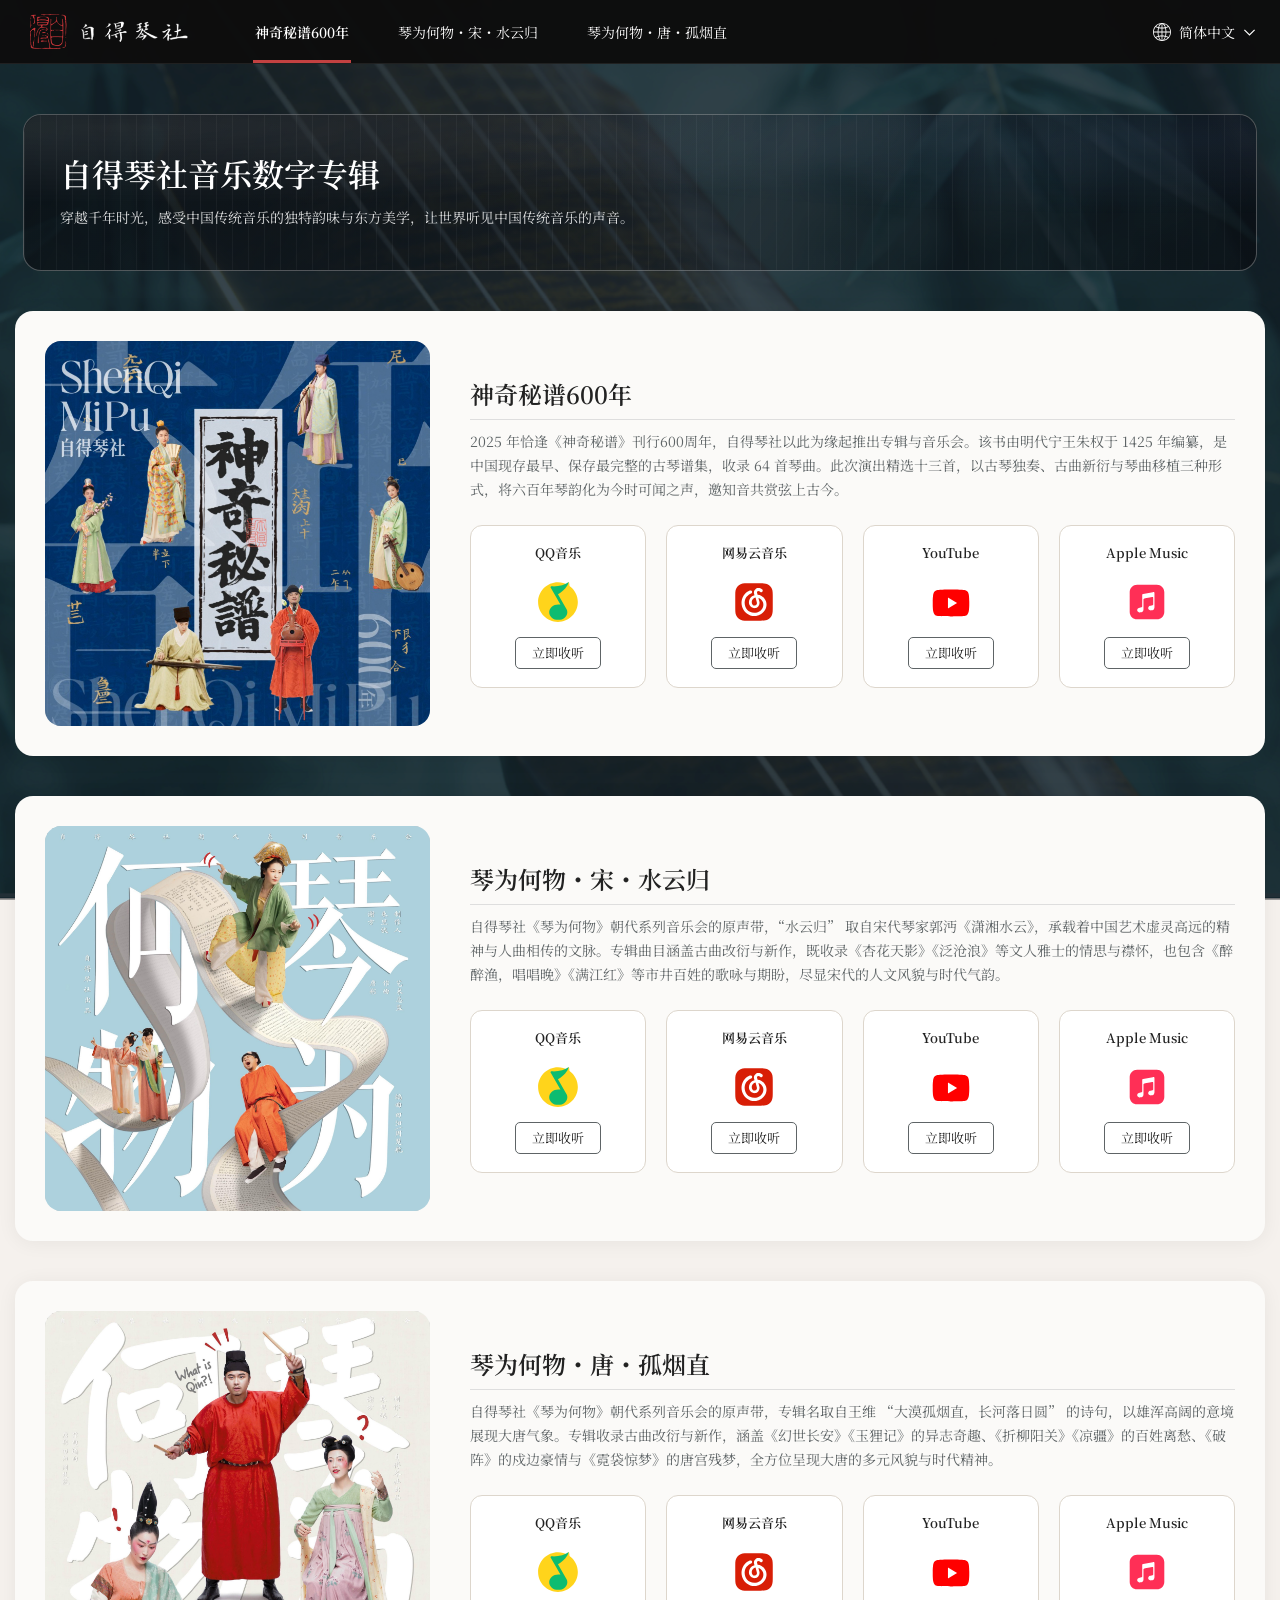
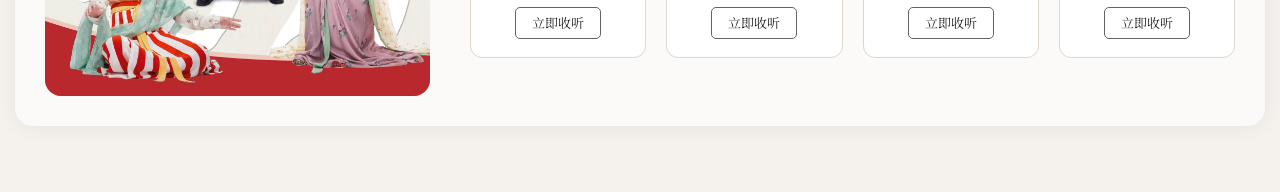
==== commit c8673894: "docs: hero panel, platforms layout, i18n hero subtitle (EN) Made-with: Cursor" ====
--- a/docs/index.html
+++ b/docs/index.html
@@ -300,14 +300,39 @@
     }
 
     .page {
-      padding: calc(var(--nav-height) + 70px) 0 66px;
+      padding: calc(var(--nav-height) + 50px) 0 66px;
     }
 
     .hero {
-      width: min(900px, calc(100vw - 40px));
-      margin: 0 auto 54px;
-      text-align: center;
+      position: relative;
+      width: min(1250px, calc(100vw - 46px));
+      margin: 0 auto 40px;
+      padding: 40px 36px;
+      text-align: left;
       color: #ffffff;
+      border: 1px solid rgba(255, 255, 255, 0.28);
+      border-radius: 18px;
+      background: linear-gradient(120deg, rgba(9, 12, 17, 0.74) 0%, rgba(9, 12, 17, 0.25) 55%, rgba(9, 12, 17, 0.7) 100%);
+      overflow: hidden;
+    }
+
+    .hero::before {
+      content: "";
+      position: absolute;
+      inset: 0;
+      z-index: 0;
+      pointer-events: none;
+      border-radius: inherit;
+      background:
+        radial-gradient(140% 90% at 8% 8%, rgba(255, 255, 255, 0.16) 0%, rgba(255, 255, 255, 0) 58%),
+        radial-gradient(90% 80% at 92% 16%, rgba(122, 164, 230, 0.14) 0%, rgba(122, 164, 230, 0) 62%),
+        repeating-linear-gradient(90deg, rgba(255, 255, 255, 0.07) 0 1px, rgba(255, 255, 255, 0) 1px 16px);
+      opacity: 0.6;
+    }
+
+    .hero > * {
+      position: relative;
+      z-index: 1;
     }
 
     .hero p {
@@ -319,7 +344,7 @@
       font-size: 32px;
       line-height: 1.15;
       font-weight: 600;
-      margin-bottom: 18px;
+      margin-bottom: 13px;
     }
 
     br.hero-title-en-br {
@@ -345,6 +370,10 @@
         display: none;
       }
 
+      html[lang="en"] .hero .desc br.hero-desc-en-br {
+        display: inline;
+      }
+
       .hero .desc {
         white-space: nowrap;
       }
@@ -352,7 +381,7 @@
       html[lang="en"] .hero .desc {
         white-space: normal;
         margin: 0 auto;
-        text-align: center;
+        text-align: left;
       }
     }
 
@@ -526,6 +555,10 @@
     }
 
     @media (max-width: 999px) {
+      .hero {
+        width: min(980px, calc(100vw - 28px));
+      }
+
       .album-list {
         align-items: center;
         padding-left: 0;
@@ -559,11 +592,17 @@
       }
 
       .page {
+        padding-top: calc(var(--nav-height) + 35px);
         padding-bottom: 25px;
       }
 
       .hero {
-        width: min(900px, calc(100vw - 30px));
+        padding: 25px 36px;
+        margin-bottom: 25px;
+      }
+
+      html[lang="en"] .hero .desc br.hero-desc-en-br {
+        display: none;
       }
 
       .album-list {
@@ -796,10 +835,6 @@
       .menu a {
         font-size: 12px;
         padding: 8px 8px;
-      }
-
-      .hero {
-        margin-bottom: 32px;
       }
 
       .hero .desc {
@@ -1069,6 +1104,8 @@
         heroTitle: "Zide Guqin Studio Digital Albums",
         heroTitleLine1: "Zide Guqin Studio ",
         heroTitleLine2: "Digital Albums",
+        heroDescLine1: "Travel across a millennium to experience the distinctive resonance of Chinese traditional music and Eastern aesthetics, ",
+        heroDescLine2: "and let the world hear the voice of Chinese traditional music.",
         heroDesc: "Travel across a millennium to experience the distinctive resonance of Chinese traditional music and Eastern aesthetics, and let the world hear the voice of Chinese traditional music.",
         navAlbums: ["600 Years of Shenqi Mipu", "What Is the Qin? Song - Return of Water and Clouds", "What Is the Qin? Tang - Lone Smoke Rises Straight"],
         albumTitles: ["600 Years of Shenqi Mipu", "What Is the Qin? Song - Return of Water and Clouds", "What Is the Qin? Tang - Lone Smoke Rises Straight"],
@@ -1152,7 +1189,16 @@
           heroTitle.textContent = langData.heroTitle;
         }
       }
-      if (heroDesc) heroDesc.textContent = langData.heroDesc;
+      if (heroDesc) {
+        if (langKey === "en" && langData.heroDescLine1 && langData.heroDescLine2) {
+          heroDesc.innerHTML =
+            escapeHtml(langData.heroDescLine1) +
+            '<br class="hero-desc-en-br" aria-hidden="true" />' +
+            escapeHtml(langData.heroDescLine2);
+        } else {
+          heroDesc.textContent = langData.heroDesc;
+        }
+      }
 
       albumNavLinks.forEach((link, idx) => {
         const text = langData.navAlbums[idx % 3];
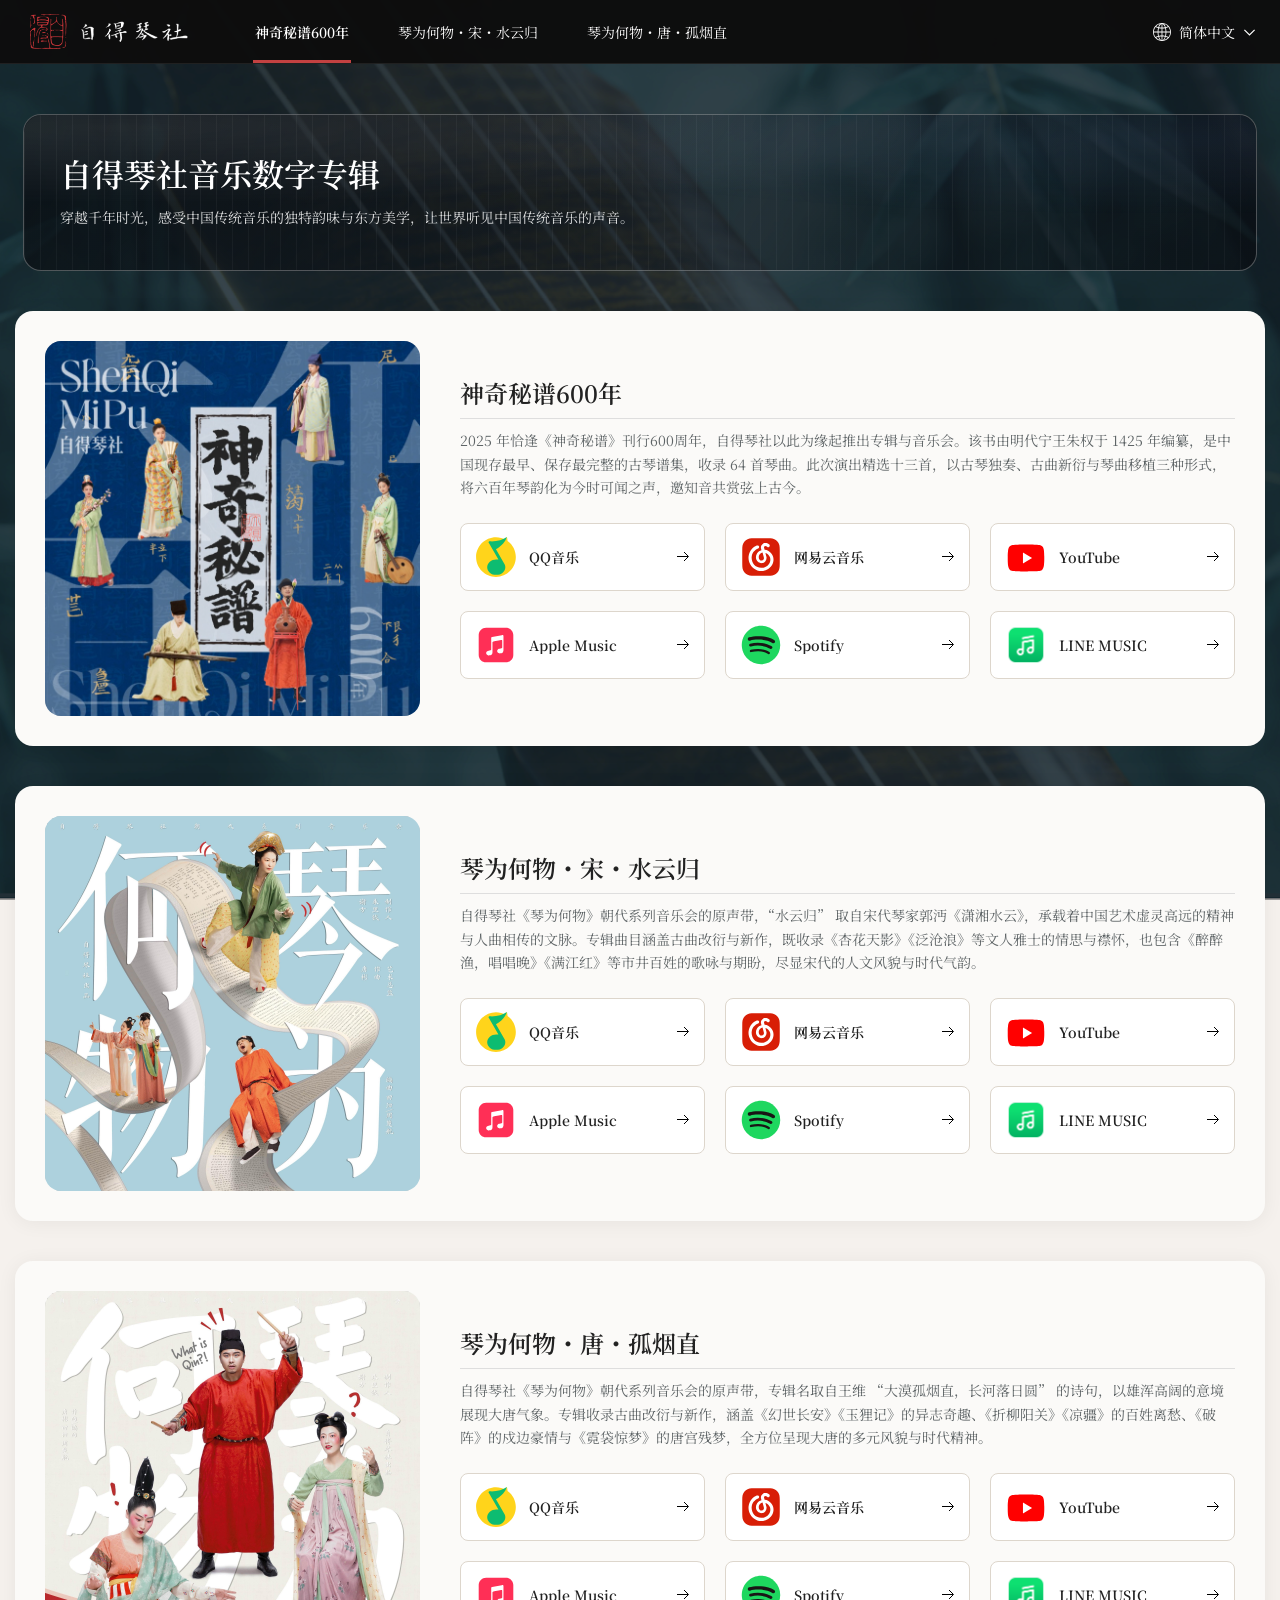
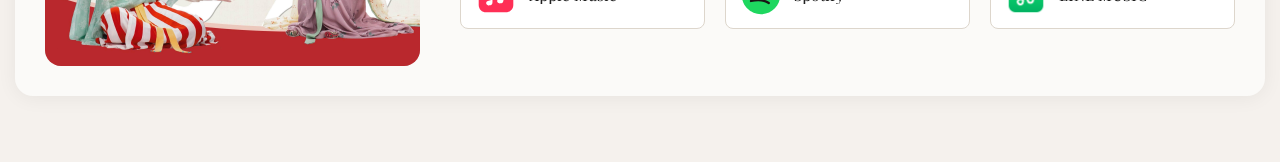
==== commit d5b57ae0: "docs: platform grid, Spotify/LINE links, cover size on wide screens Made-with: Cursor" ====
--- a/docs/index.html
+++ b/docs/index.html
@@ -39,6 +39,7 @@
       --nav-bg: #171717;
       --card-width: 1250px;
       --nav-height: 68px;
+      --album-cover-size: 385px;
     }
 
     * {
@@ -345,6 +346,7 @@
       line-height: 1.15;
       font-weight: 600;
       margin-bottom: 13px;
+      text-align: left;
     }
 
     br.hero-title-en-br {
@@ -363,6 +365,7 @@
       line-height: 1.8;
       font-weight: 400;
       color: rgba(255, 255, 255, 0.85);
+      text-align: left;
     }
 
     @media (min-width: 901px) {
@@ -380,7 +383,7 @@
 
       html[lang="en"] .hero .desc {
         white-space: normal;
-        margin: 0 auto;
+        margin: 0;
         text-align: left;
       }
     }
@@ -409,8 +412,8 @@
     }
 
     .cover-wrap {
-      flex: 0 0 385px;
-      width: 385px;
+      flex: 0 0 var(--album-cover-size);
+      width: var(--album-cover-size);
       aspect-ratio: 1 / 1;
       height: auto;
       border-radius: 16px;
@@ -460,7 +463,7 @@
 
     .platforms {
       display: grid;
-      grid-template-columns: repeat(4, minmax(0, 1fr));
+      grid-template-columns: repeat(3, minmax(0, 1fr));
       gap: 20px;
     }
 
@@ -478,11 +481,11 @@
     .platform {
       background: #ffffff;
       border: 1px solid #ddd6cc;
-      border-radius: 12px;
-      padding: 12px 10px 18px;
-      text-align: center;
-      display: flex;
-      flex-direction: column;
+      border-radius: 8px;
+      padding: 8px 12px 8px 10px;
+      text-align: left;
+      display: grid;
+      grid-template-columns: 50px minmax(0, 1fr) auto;
       align-items: center;
       gap: 8px;
     }
@@ -490,14 +493,21 @@
     .platform-name {
       margin: 0;
       font-family: "SourceHanSerifCN-SemiBold", "Noto Serif SC", serif;
-      font-size: 13px;
+      font-size: 14px;
       line-height: 1.2;
+      letter-spacing: 0;
       color: var(--text);
       font-weight: 600;
-      min-height: 2.4em;
+      min-height: 0;
+      min-width: 0;
       display: flex;
       align-items: center;
-      justify-content: center;
+      justify-content: flex-start;
+      white-space: nowrap;
+      overflow: hidden;
+      text-overflow: ellipsis;
+      grid-column: 2;
+      grid-row: 1;
     }
 
     .platform img {
@@ -505,32 +515,44 @@
       height: 50px;
       object-fit: contain;
       display: block;
+      grid-column: 1;
+      grid-row: 1;
     }
 
     .listen-btn {
-      margin-top: 2px;
-      border: 1px solid #5e6466;
-      background: #ffffff;
-      border-radius: 5px;
-      color: var(--text);
-      font-family: "SourceHanSerifCN-Regular", "Noto Serif SC", serif;
-      font-size: 13px;
-      font-weight: 400;
-      line-height: 1;
-      height: 32px;
-      padding: 0 16px;
+      grid-column: 3;
+      grid-row: 1;
+      margin-top: 0;
+      height: auto;
+      padding: 0;
+      border: none;
+      border-radius: 0;
+      background: transparent;
+      color: transparent;
+      font-size: 0;
+      line-height: 0;
       text-decoration: none;
       display: inline-flex;
       align-items: center;
       justify-content: center;
+      gap: 0;
+      white-space: nowrap;
       box-sizing: border-box;
+    }
+
+    .listen-btn::after {
+      content: "";
+      flex-shrink: 0;
+      width: 20px;
+      height: 20px;
+      background: url("assets/images/enter.svg") center / contain no-repeat;
     }
 
     @media (min-width: 800px) {
       .platform:hover .listen-btn,
       .platform:focus-visible .listen-btn {
         background: transparent;
-        border-color: #c34141;
+        border-color: transparent;
         color: #c34141;
       }
     }
@@ -575,15 +597,11 @@
 
       .cover-wrap {
         flex: 0 0 auto;
-        width: min(100%, 385px);
+        width: min(100%, var(--album-cover-size));
         aspect-ratio: 1 / 1;
         height: auto;
         margin: 0 auto;
       }
-
-      .platforms {
-        grid-template-columns: repeat(2, minmax(0, 1fr));
-      }
     }
 
     @media (max-width: 899px) {
@@ -597,8 +615,13 @@
       }
 
       .hero {
-        padding: 25px 36px;
+        padding: 20px 25px;
         margin-bottom: 25px;
+      }
+
+      .hero .cn {
+        font-size: 28px;
+        margin-bottom: 8px;
       }
 
       html[lang="en"] .hero .desc br.hero-desc-en-br {
@@ -669,17 +692,25 @@
       }
 
       .platforms {
+        grid-template-columns: repeat(2, minmax(0, 1fr));
         gap: 18px;
       }
 
       .platform {
         padding-left: 10px;
+        grid-template-columns: 35px minmax(0, 1fr) auto;
+      }
+
+      .platform img {
+        width: 35px;
+        height: 35px;
       }
     }
 
     @media (min-width: 900px) {
       :root {
         --nav-height: 64px;
+        --album-cover-size: 375px;
       }
 
       .top-nav {
@@ -768,7 +799,7 @@
 
       .platform {
         display: grid;
-        grid-template-columns: 56px minmax(0, 1fr) auto;
+        grid-template-columns: 41px minmax(0, 1fr) auto;
         align-items: center;
         gap: 8px;
         padding: 8px 12px 8px 10px;
@@ -779,8 +810,8 @@
       .platform img {
         grid-column: 1;
         grid-row: 1;
-        width: 56px;
-        height: 56px;
+        width: 41px;
+        height: 41px;
       }
 
       .platform-name {
@@ -802,16 +833,17 @@
         grid-row: 1;
         display: inline-flex;
         align-items: center;
-        gap: 5px;
+        gap: 0;
         margin-top: 0;
         height: auto;
         padding: 0;
         border: none;
         border-radius: 0;
         background: transparent;
-        font-size: 14px;
+        font-size: 0;
+        line-height: 0;
         white-space: nowrap;
-        color: var(--text);
+        color: transparent;
       }
 
       .listen-btn::after {
@@ -949,22 +981,32 @@
             <a class="platform" href="https://c6.y.qq.com/base/fcgi-bin/u?__=ejUxXyqPagsI" target="_blank" rel="noopener noreferrer" aria-label="QQ音乐 立即收听">
               <p class="platform-name">QQ音乐</p>
               <img src="assets/images/platform-qq.svg" alt="" />
-              <span class="listen-btn">立即收听</span>
+              <span class="listen-btn" aria-hidden="true"></span>
             </a>
             <a class="platform" href="https://163cn.tv/4i4itny" target="_blank" rel="noopener noreferrer" aria-label="网易云音乐 立即收听">
               <p class="platform-name">网易云音乐</p>
               <img src="assets/images/platform-netease.svg" alt="" />
-              <span class="listen-btn">立即收听</span>
+              <span class="listen-btn" aria-hidden="true"></span>
             </a>
             <a class="platform" href="https://youtube.com/playlist?list=OLAK5uy_kwBru6i3EJviwkRMgjuksBJ7_y2ahWBuE&amp;si=-CVBrTveTSDtWH9T" target="_blank" rel="noopener noreferrer" aria-label="YouTube 立即收听">
               <p class="platform-name">YouTube</p>
               <img src="assets/images/platform-youtube.svg" alt="" />
-              <span class="listen-btn">立即收听</span>
+              <span class="listen-btn" aria-hidden="true"></span>
             </a>
             <a class="platform" href="https://music.apple.com/cn/album/%E7%A5%9E%E5%A5%87%E7%A7%98%E8%B0%B1%E5%85%AD%E7%99%BE%E5%B9%B4/1865059061" target="_blank" rel="noopener noreferrer" aria-label="Apple Music 立即收听">
               <p class="platform-name">Apple Music</p>
               <img src="assets/images/platform-apple-music.svg" alt="" />
-              <span class="listen-btn">立即收听</span>
+              <span class="listen-btn" aria-hidden="true"></span>
+            </a>
+            <a class="platform" href="https://open.spotify.com/album/2eKobW11dGT01cy2l10cVY" target="_blank" rel="noopener noreferrer" aria-label="Spotify 立即收听">
+              <p class="platform-name">Spotify</p>
+              <img src="assets/images/platform-Spotify.svg" alt="" />
+              <span class="listen-btn" aria-hidden="true"></span>
+            </a>
+            <a class="platform" href="https://music.line.me/webapp/search/album/%E7%A5%9E%E5%A5%87%E7%A7%98%E8%B0%B1%E5%85%AD%E7%99%BE%E5%B9%B4" target="_blank" rel="noopener noreferrer" aria-label="LINE MUSIC 立即收听">
+              <p class="platform-name">LINE MUSIC</p>
+              <img src="assets/images/platform-line music.svg" alt="" />
+              <span class="listen-btn" aria-hidden="true"></span>
             </a>
           </div>
         </div>
@@ -984,22 +1026,32 @@
             <a class="platform" href="https://c6.y.qq.com/base/fcgi-bin/u?__=7DlbcsqPathA" target="_blank" rel="noopener noreferrer" aria-label="QQ音乐 立即收听">
               <p class="platform-name">QQ音乐</p>
               <img src="assets/images/platform-qq.svg" alt="" />
-              <span class="listen-btn">立即收听</span>
+              <span class="listen-btn" aria-hidden="true"></span>
             </a>
             <a class="platform" href="https://163cn.tv/4i4JSvr" target="_blank" rel="noopener noreferrer" aria-label="网易云音乐 立即收听">
               <p class="platform-name">网易云音乐</p>
               <img src="assets/images/platform-netease.svg" alt="" />
-              <span class="listen-btn">立即收听</span>
+              <span class="listen-btn" aria-hidden="true"></span>
             </a>
             <a class="platform" href="https://youtube.com/playlist?list=OLAK5uy_n1CXRH7Ic0SfXaOnxwBAoixtkOWteUW2Y&amp;si=vBDJ4BJjLrwQ8GWN" target="_blank" rel="noopener noreferrer" aria-label="YouTube 立即收听">
               <p class="platform-name">YouTube</p>
               <img src="assets/images/platform-youtube.svg" alt="" />
-              <span class="listen-btn">立即收听</span>
+              <span class="listen-btn" aria-hidden="true"></span>
             </a>
             <a class="platform" href="https://music.apple.com/cn/album/%E7%90%B4%E4%B8%BA%E4%BD%95%E7%89%A9-%E5%AE%8B-%E6%B0%B4%E4%BA%91%E5%BD%92/1840307439" target="_blank" rel="noopener noreferrer" aria-label="Apple Music 立即收听">
               <p class="platform-name">Apple Music</p>
               <img src="assets/images/platform-apple-music.svg" alt="" />
-              <span class="listen-btn">立即收听</span>
+              <span class="listen-btn" aria-hidden="true"></span>
+            </a>
+            <a class="platform" href="https://open.spotify.com/album/3Yy4q8dTrr2tVYZA3HmoDJ" target="_blank" rel="noopener noreferrer" aria-label="Spotify 立即收听">
+              <p class="platform-name">Spotify</p>
+              <img src="assets/images/platform-Spotify.svg" alt="" />
+              <span class="listen-btn" aria-hidden="true"></span>
+            </a>
+            <a class="platform" href="https://music.line.me/webapp/search/album/%E7%90%B4%E4%B8%BA%E4%BD%95%E7%89%A9%20%E5%AE%8B%20%E6%B0%B4%E4%BA%91%E5%BD%92" target="_blank" rel="noopener noreferrer" aria-label="LINE MUSIC 立即收听">
+              <p class="platform-name">LINE MUSIC</p>
+              <img src="assets/images/platform-line music.svg" alt="" />
+              <span class="listen-btn" aria-hidden="true"></span>
             </a>
           </div>
         </div>
@@ -1019,22 +1071,32 @@
             <a class="platform" href="https://c6.y.qq.com/base/fcgi-bin/u?__=WmhePbqPa84c" target="_blank" rel="noopener noreferrer" aria-label="QQ音乐 立即收听">
               <p class="platform-name">QQ音乐</p>
               <img src="assets/images/platform-qq.svg" alt="" />
-              <span class="listen-btn">立即收听</span>
+              <span class="listen-btn" aria-hidden="true"></span>
             </a>
             <a class="platform" href="https://163cn.tv/4i4mRo6" target="_blank" rel="noopener noreferrer" aria-label="网易云音乐 立即收听">
               <p class="platform-name">网易云音乐</p>
               <img src="assets/images/platform-netease.svg" alt="" />
-              <span class="listen-btn">立即收听</span>
+              <span class="listen-btn" aria-hidden="true"></span>
             </a>
             <a class="platform" href="https://youtube.com/playlist?list=OLAK5uy_mAEq2VIa7KabFgGhiydsh4LRjrmL_pF8Y&amp;si=iYmEvQ7e-iOc1R83" target="_blank" rel="noopener noreferrer" aria-label="YouTube 立即收听">
               <p class="platform-name">YouTube</p>
               <img src="assets/images/platform-youtube.svg" alt="" />
-              <span class="listen-btn">立即收听</span>
+              <span class="listen-btn" aria-hidden="true"></span>
             </a>
             <a class="platform" href="https://music.apple.com/cn/album/%E7%90%B4%E4%B8%BA%E4%BD%95%E7%89%A9-%E5%94%90-%E5%AD%A4%E7%83%9F%E7%9B%B4/1840307697" target="_blank" rel="noopener noreferrer" aria-label="Apple Music 立即收听">
               <p class="platform-name">Apple Music</p>
               <img src="assets/images/platform-apple-music.svg" alt="" />
-              <span class="listen-btn">立即收听</span>
+              <span class="listen-btn" aria-hidden="true"></span>
+            </a>
+            <a class="platform" href="https://open.spotify.com/album/0NzSUeSEFhdzEIjqxSmceM" target="_blank" rel="noopener noreferrer" aria-label="Spotify 立即收听">
+              <p class="platform-name">Spotify</p>
+              <img src="assets/images/platform-Spotify.svg" alt="" />
+              <span class="listen-btn" aria-hidden="true"></span>
+            </a>
+            <a class="platform" href="https://music.line.me/webapp/search/album/%E7%90%B4%E4%B8%BA%E4%BD%95%E7%89%A9%20%E5%94%90%20%E5%AD%A4%E7%83%9F%E7%9B%B4" target="_blank" rel="noopener noreferrer" aria-label="LINE MUSIC 立即收听">
+              <p class="platform-name">LINE MUSIC</p>
+              <img src="assets/images/platform-line music.svg" alt="" />
+              <span class="listen-btn" aria-hidden="true"></span>
             </a>
           </div>
         </div>
@@ -1065,7 +1127,9 @@
           qq: "QQ音乐",
           netease: "网易云音乐",
           youtube: "YouTube",
-          apple: "Apple Music"
+          apple: "Apple Music",
+          spotify: "Spotify",
+          line: "LINE MUSIC"
         },
         listenNow: "立即收听"
       },
@@ -1090,7 +1154,9 @@
           qq: "QQミュージック",
           netease: "網易雲音楽",
           youtube: "YouTube",
-          apple: "Apple Music"
+          apple: "Apple Music",
+          spotify: "Spotify",
+          line: "LINE MUSIC"
         },
         listenNow: "今すぐ聴く"
       },
@@ -1119,7 +1185,9 @@
           qq: "QQ Music",
           netease: "NetEase Music",
           youtube: "YouTube",
-          apple: "Apple Music"
+          apple: "Apple Music",
+          spotify: "Spotify",
+          line: "LINE MUSIC"
         },
         listenNow: "Listen Now"
       }
@@ -1142,13 +1210,12 @@
     const albumIntros = document.querySelectorAll(".intro");
     const coverImages = document.querySelectorAll(".cover-main");
     const platformCards = document.querySelectorAll("a.platform");
-    const listenButtons = document.querySelectorAll(".listen-btn");
     const languageRouteMap = {
       "简体中文": "index.html",
       "日本語": "ja.html",
       "English": "en.html"
     };
-    const platformKeyMap = ["qq", "netease", "youtube", "apple"];
+    const platformKeyMap = ["qq", "netease", "youtube", "apple", "spotify", "line"];
 
     function escapeHtml(text) {
       return text
@@ -1217,12 +1284,8 @@
         if (langData.coverAlts[idx]) image.alt = langData.coverAlts[idx];
       });
 
-      listenButtons.forEach((button) => {
-        button.textContent = langData.listenNow;
-      });
-
       platformCards.forEach((card, idx) => {
-        const key = platformKeyMap[idx % 4];
+        const key = platformKeyMap[idx % 6];
         const nameEl = card.querySelector(".platform-name");
         const displayName = langData.platformNames[key];
         if (nameEl && displayName) nameEl.textContent = displayName;
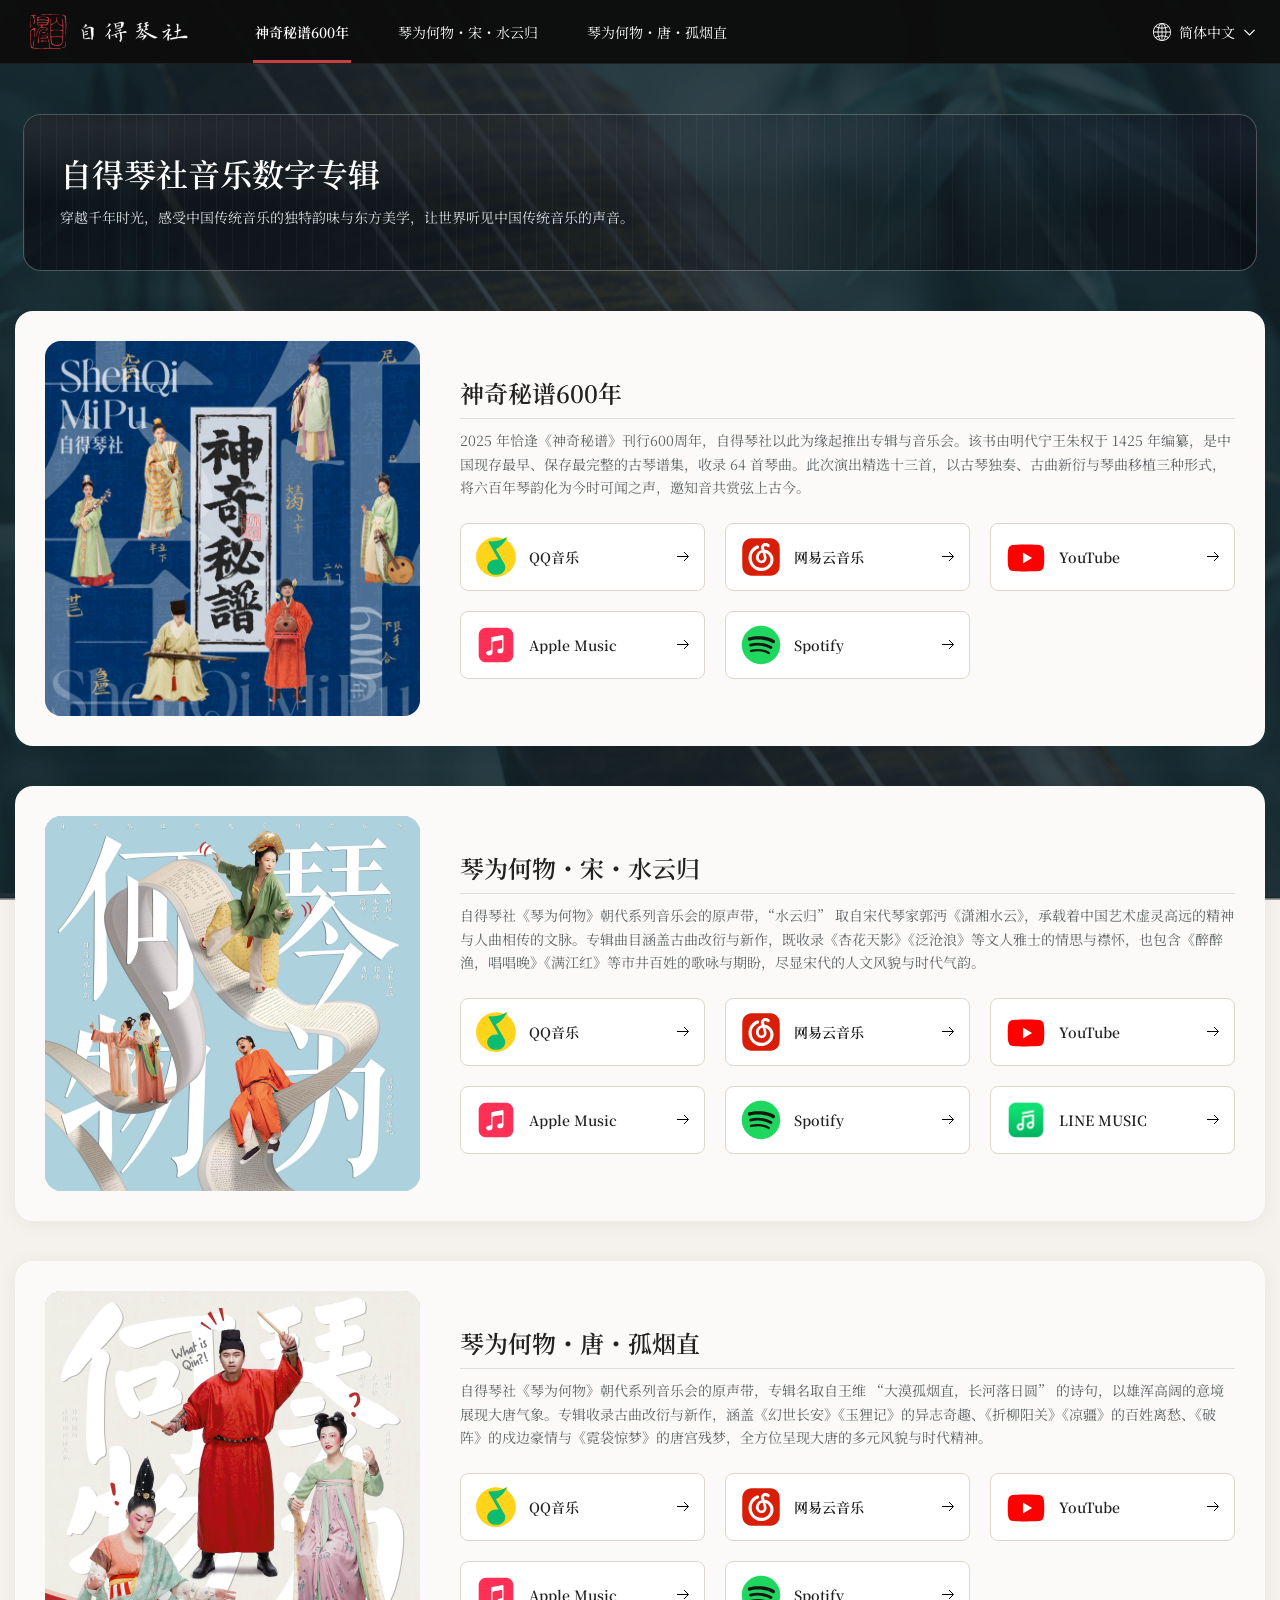
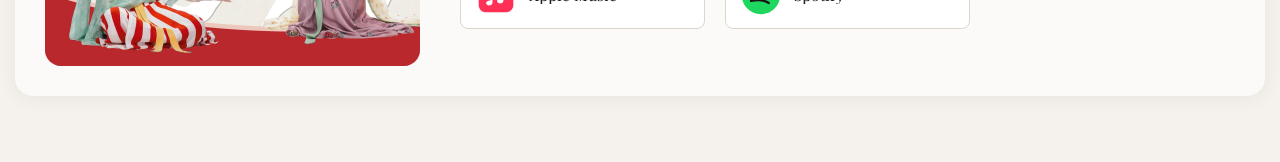
==== commit f1fa4858: "docs: LINE MUSIC link for Song album; hide LINE on Mipu and Tang Made-with: Cursor" ====
--- a/docs/index.html
+++ b/docs/index.html
@@ -465,6 +465,11 @@
       display: grid;
       grid-template-columns: repeat(3, minmax(0, 1fr));
       gap: 20px;
+    }
+
+    #album-1 .platforms > a.platform:last-child,
+    #album-3 .platforms > a.platform:last-child {
+      display: none;
     }
 
     a.platform {
@@ -1048,7 +1053,7 @@
               <img src="assets/images/platform-Spotify.svg" alt="" />
               <span class="listen-btn" aria-hidden="true"></span>
             </a>
-            <a class="platform" href="https://music.line.me/webapp/search/album/%E7%90%B4%E4%B8%BA%E4%BD%95%E7%89%A9%20%E5%AE%8B%20%E6%B0%B4%E4%BA%91%E5%BD%92" target="_blank" rel="noopener noreferrer" aria-label="LINE MUSIC 立即收听">
+            <a class="platform" href="https://lin.ee/vcHxwOU2" target="_blank" rel="noopener noreferrer" aria-label="LINE MUSIC 立即收听">
               <p class="platform-name">LINE MUSIC</p>
               <img src="assets/images/platform-line music.svg" alt="" />
               <span class="listen-btn" aria-hidden="true"></span>
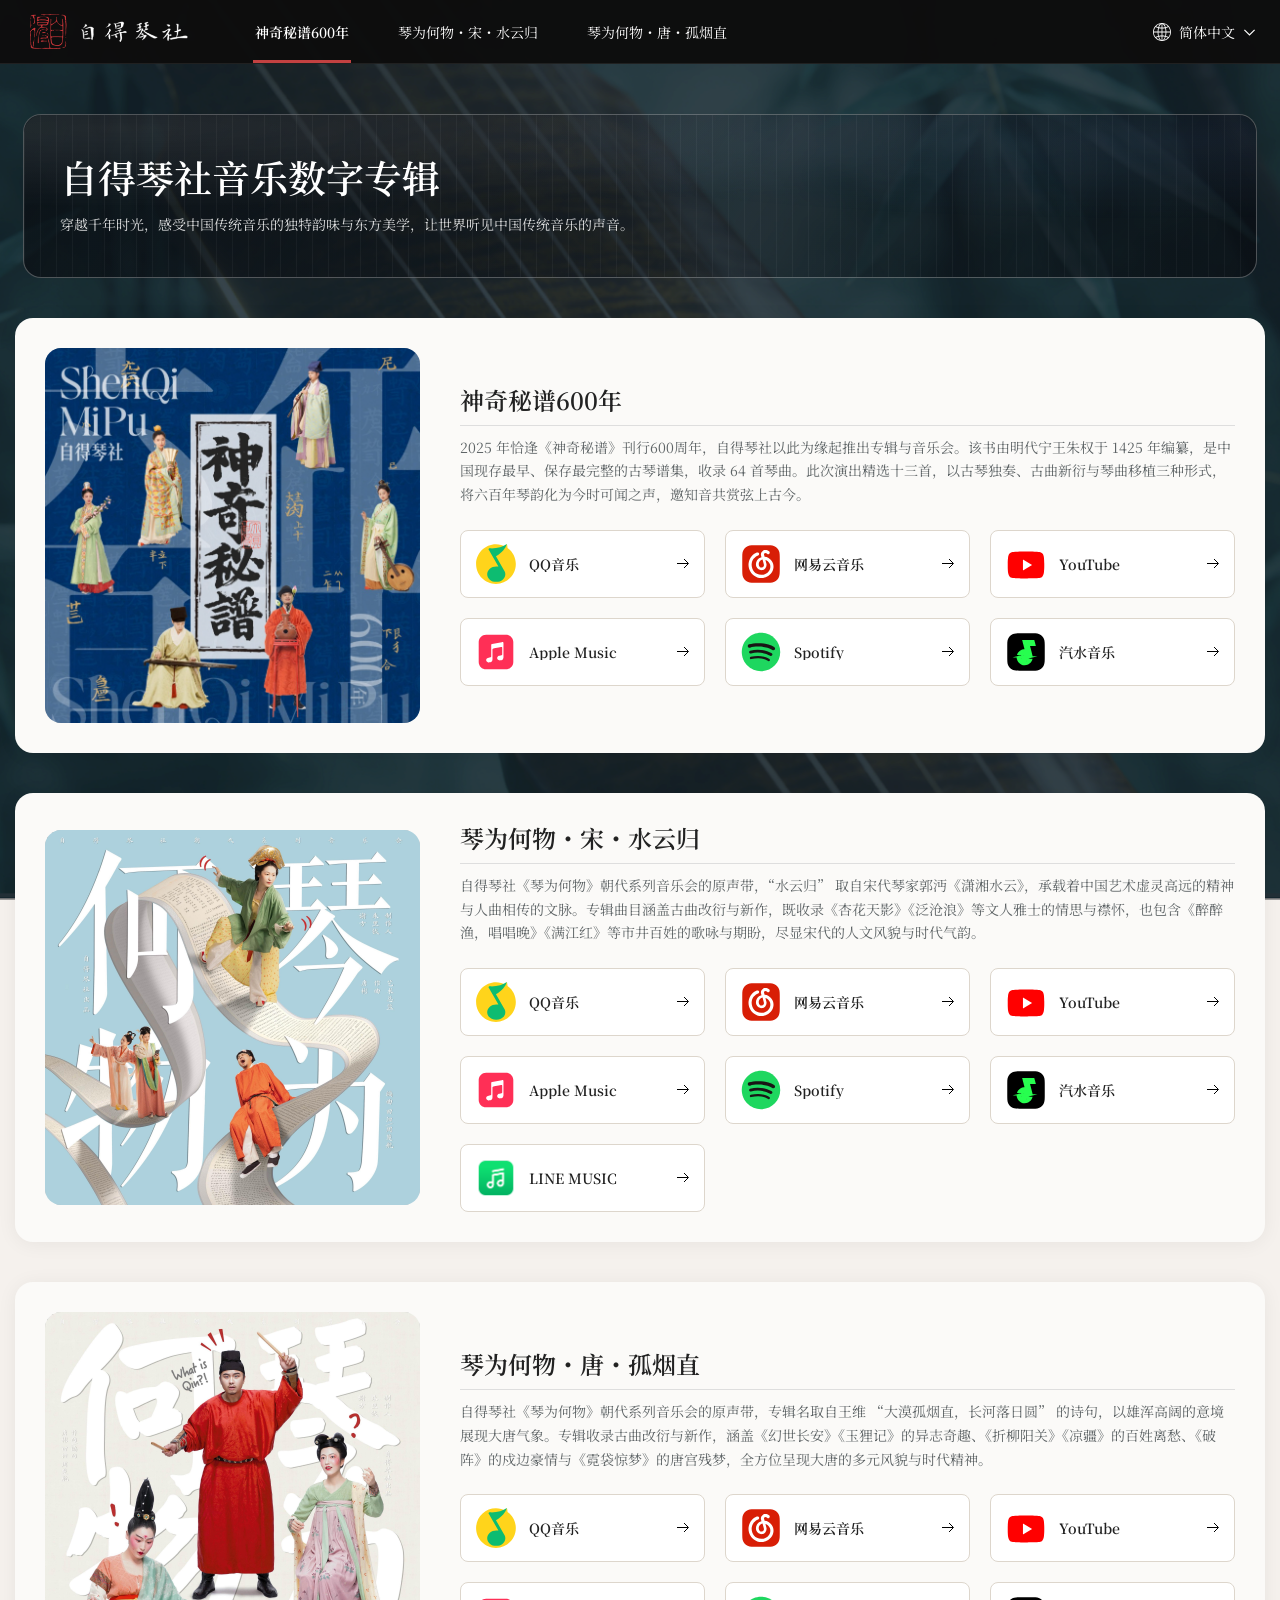
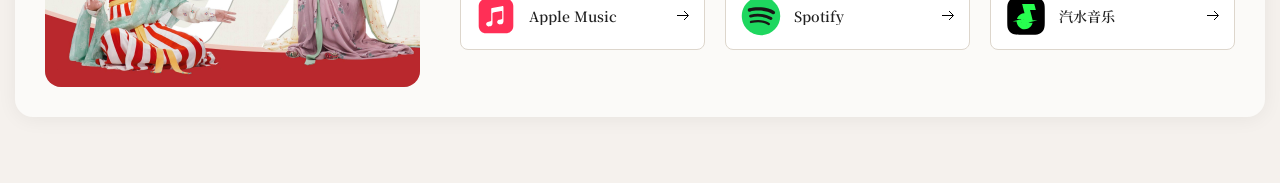
==== commit 9fe250e9: "docs: Qishui Music links and icon, hero title 38px above 1000px Made-with: Cursor" ====
--- a/docs/index.html
+++ b/docs/index.html
@@ -347,6 +347,12 @@
       font-weight: 600;
       margin-bottom: 13px;
       text-align: left;
+    }
+
+    @media (min-width: 1001px) {
+      .hero .cn {
+        font-size: 38px;
+      }
     }
 
     br.hero-title-en-br {
@@ -1008,6 +1014,11 @@
               <img src="assets/images/platform-Spotify.svg" alt="" />
               <span class="listen-btn" aria-hidden="true"></span>
             </a>
+            <a class="platform" href="https://qishui.douyin.com/s/ixQhvoBh/" target="_blank" rel="noopener noreferrer" aria-label="汽水音乐 立即收听">
+              <p class="platform-name">汽水音乐</p>
+              <img src="assets/images/platform-qishuiyinyue.svg" alt="" />
+              <span class="listen-btn" aria-hidden="true"></span>
+            </a>
             <a class="platform" href="https://music.line.me/webapp/search/album/%E7%A5%9E%E5%A5%87%E7%A7%98%E8%B0%B1%E5%85%AD%E7%99%BE%E5%B9%B4" target="_blank" rel="noopener noreferrer" aria-label="LINE MUSIC 立即收听">
               <p class="platform-name">LINE MUSIC</p>
               <img src="assets/images/platform-line music.svg" alt="" />
@@ -1053,6 +1064,11 @@
               <img src="assets/images/platform-Spotify.svg" alt="" />
               <span class="listen-btn" aria-hidden="true"></span>
             </a>
+            <a class="platform" href="https://qishui.douyin.com/s/ixQkN3pr/" target="_blank" rel="noopener noreferrer" aria-label="汽水音乐 立即收听">
+              <p class="platform-name">汽水音乐</p>
+              <img src="assets/images/platform-qishuiyinyue.svg" alt="" />
+              <span class="listen-btn" aria-hidden="true"></span>
+            </a>
             <a class="platform" href="https://lin.ee/vcHxwOU2" target="_blank" rel="noopener noreferrer" aria-label="LINE MUSIC 立即收听">
               <p class="platform-name">LINE MUSIC</p>
               <img src="assets/images/platform-line music.svg" alt="" />
@@ -1096,6 +1112,11 @@
             <a class="platform" href="https://open.spotify.com/album/0NzSUeSEFhdzEIjqxSmceM" target="_blank" rel="noopener noreferrer" aria-label="Spotify 立即收听">
               <p class="platform-name">Spotify</p>
               <img src="assets/images/platform-Spotify.svg" alt="" />
+              <span class="listen-btn" aria-hidden="true"></span>
+            </a>
+            <a class="platform" href="https://qishui.douyin.com/s/ixQhvA1q/" target="_blank" rel="noopener noreferrer" aria-label="汽水音乐 立即收听">
+              <p class="platform-name">汽水音乐</p>
+              <img src="assets/images/platform-qishuiyinyue.svg" alt="" />
               <span class="listen-btn" aria-hidden="true"></span>
             </a>
             <a class="platform" href="https://music.line.me/webapp/search/album/%E7%90%B4%E4%B8%BA%E4%BD%95%E7%89%A9%20%E5%94%90%20%E5%AD%A4%E7%83%9F%E7%9B%B4" target="_blank" rel="noopener noreferrer" aria-label="LINE MUSIC 立即收听">
@@ -1134,6 +1155,7 @@
           youtube: "YouTube",
           apple: "Apple Music",
           spotify: "Spotify",
+          qishui: "汽水音乐",
           line: "LINE MUSIC"
         },
         listenNow: "立即收听"
@@ -1161,6 +1183,7 @@
           youtube: "YouTube",
           apple: "Apple Music",
           spotify: "Spotify",
+          qishui: "汽水音楽",
           line: "LINE MUSIC"
         },
         listenNow: "今すぐ聴く"
@@ -1192,6 +1215,7 @@
           youtube: "YouTube",
           apple: "Apple Music",
           spotify: "Spotify",
+          qishui: "Qishui Music",
           line: "LINE MUSIC"
         },
         listenNow: "Listen Now"
@@ -1220,7 +1244,7 @@
       "日本語": "ja.html",
       "English": "en.html"
     };
-    const platformKeyMap = ["qq", "netease", "youtube", "apple", "spotify", "line"];
+    const platformKeyMap = ["qq", "netease", "youtube", "apple", "spotify", "qishui", "line"];
 
     function escapeHtml(text) {
       return text
@@ -1290,7 +1314,7 @@
       });
 
       platformCards.forEach((card, idx) => {
-        const key = platformKeyMap[idx % 6];
+        const key = platformKeyMap[idx % 7];
         const nameEl = card.querySelector(".platform-name");
         const displayName = langData.platformNames[key];
         if (nameEl && displayName) nameEl.textContent = displayName;
